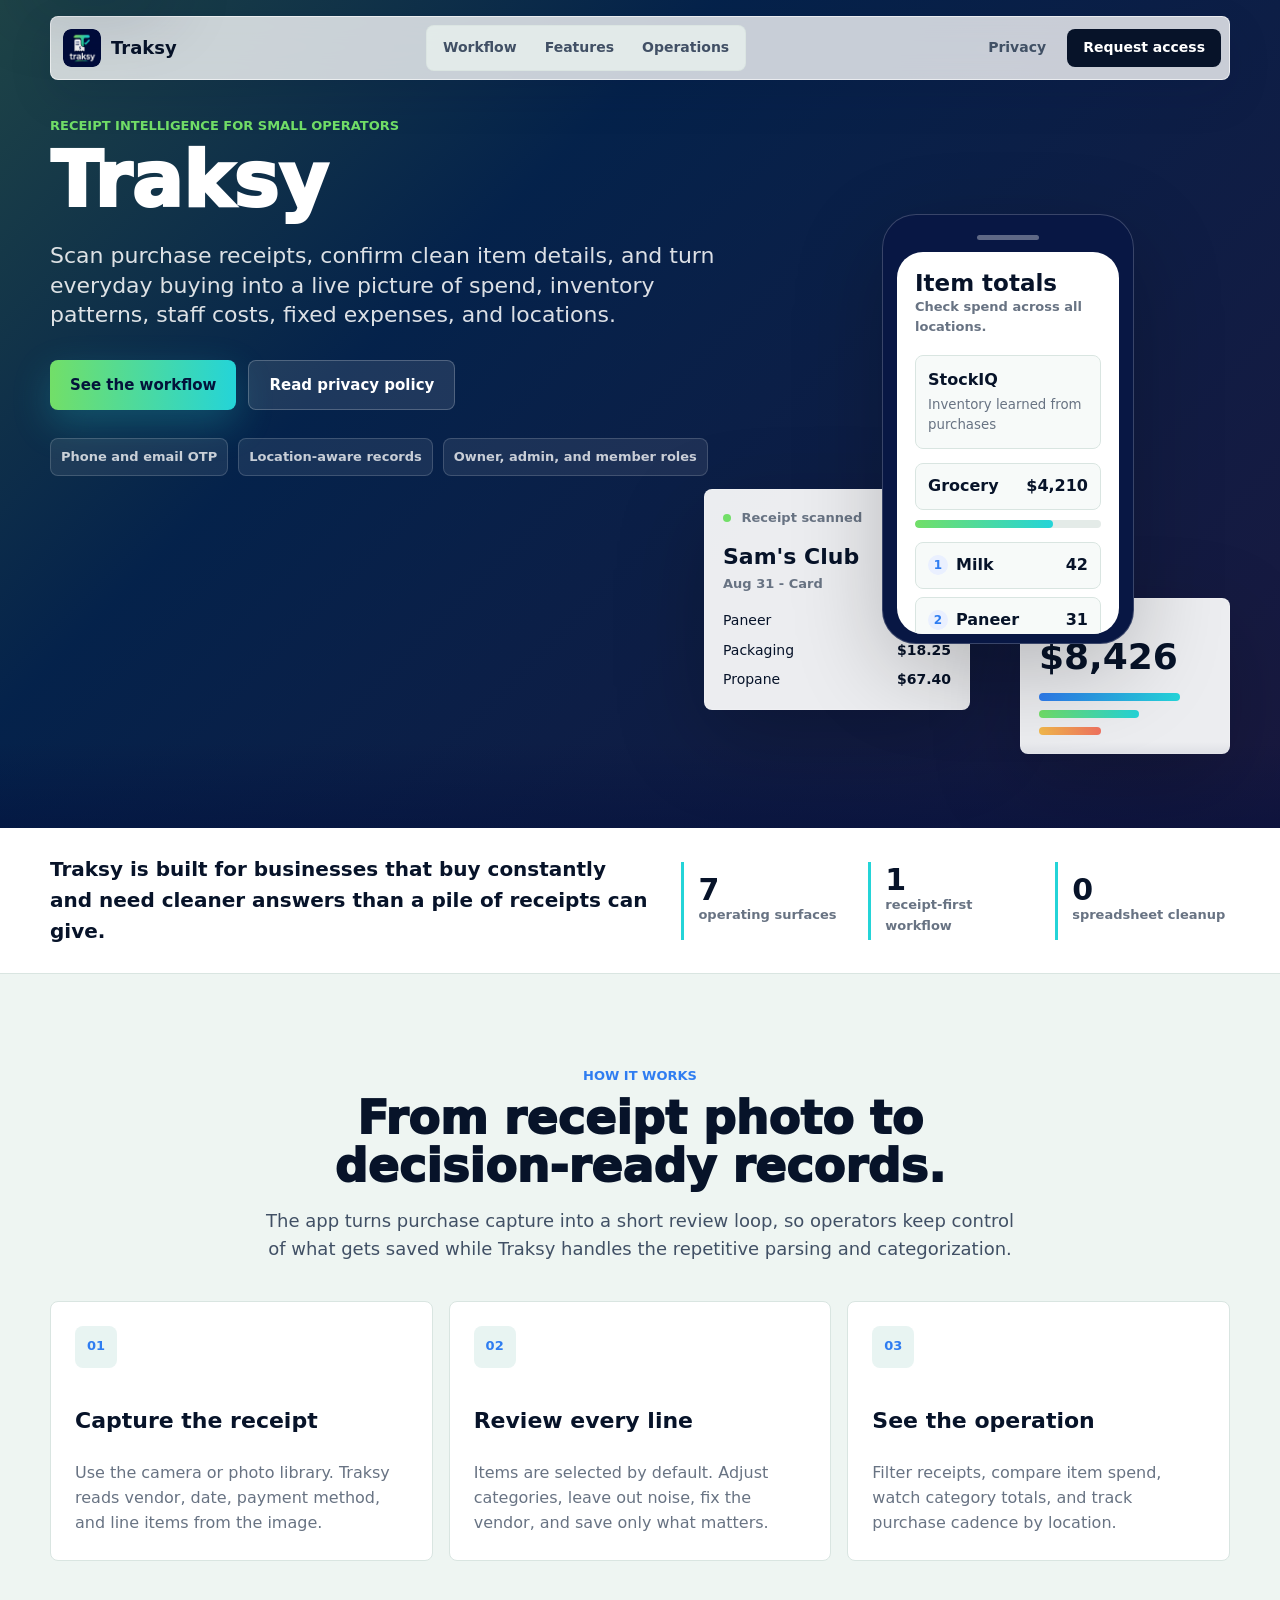
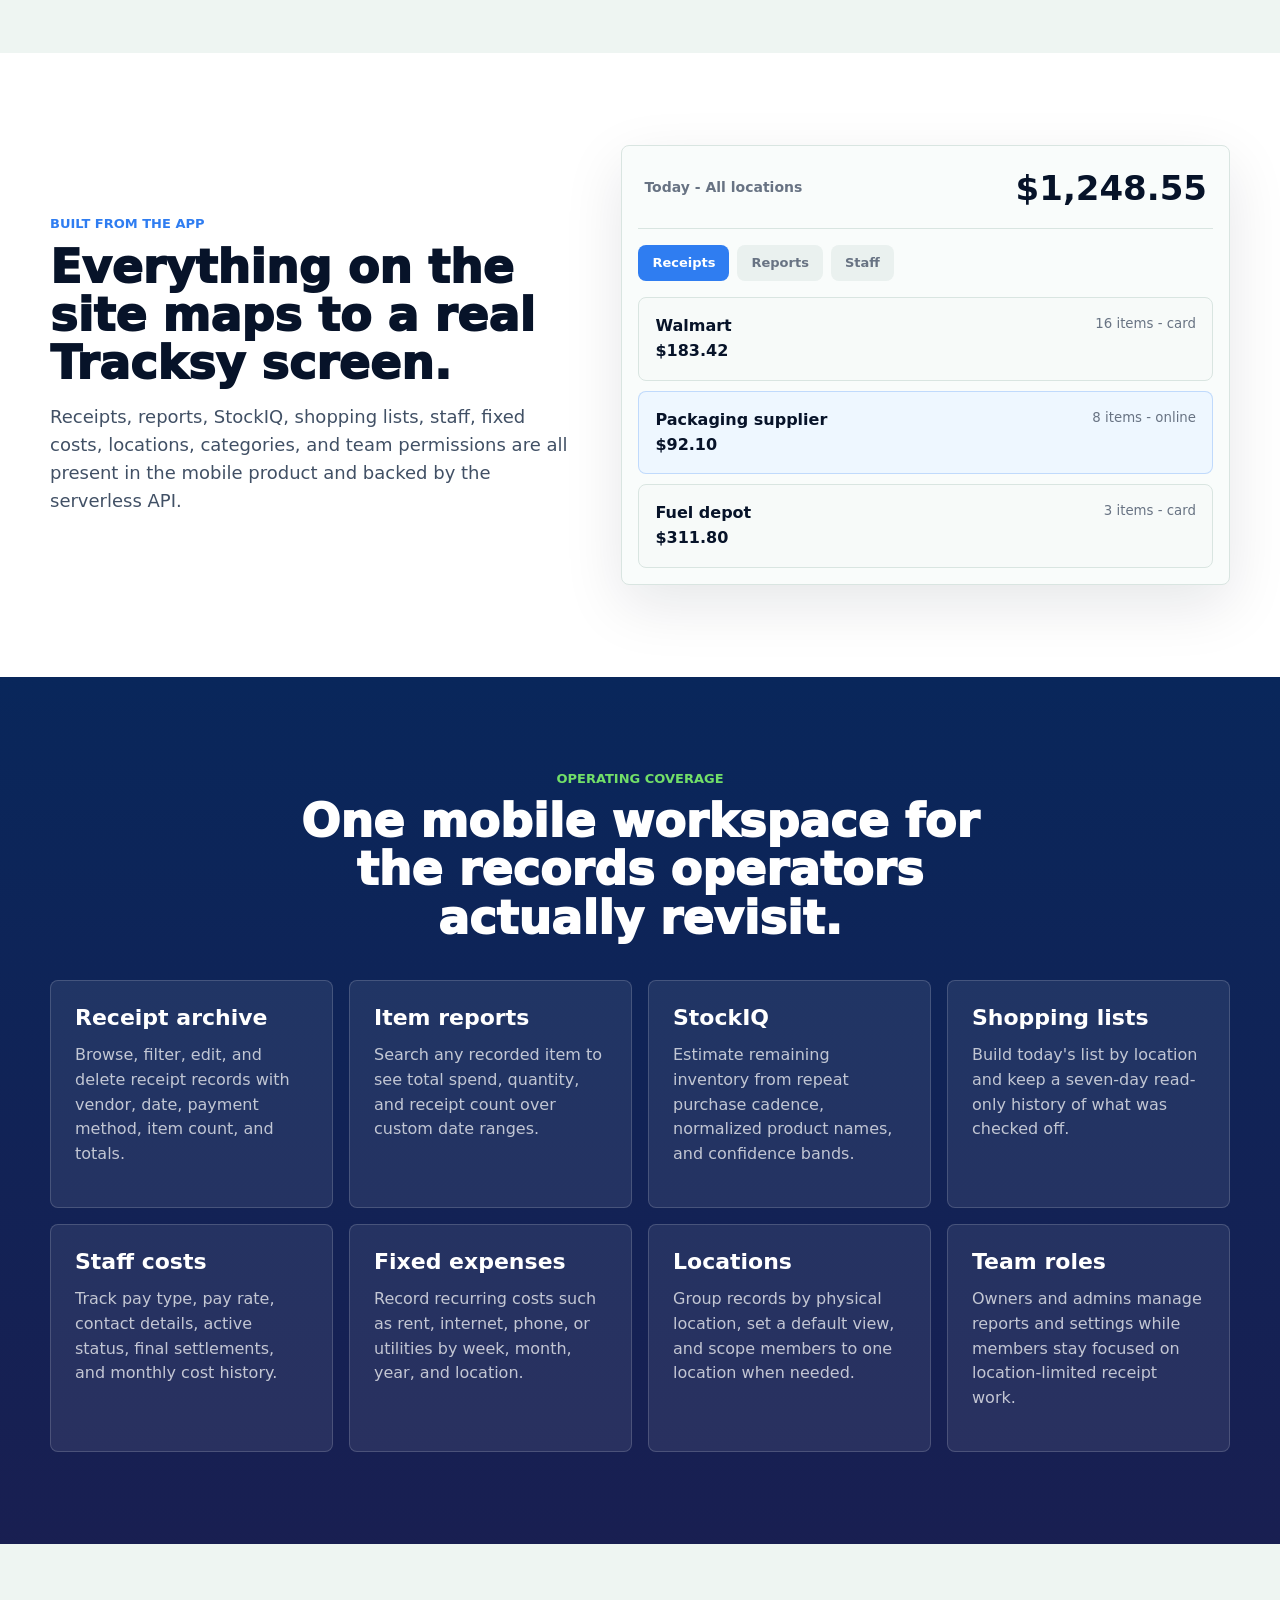
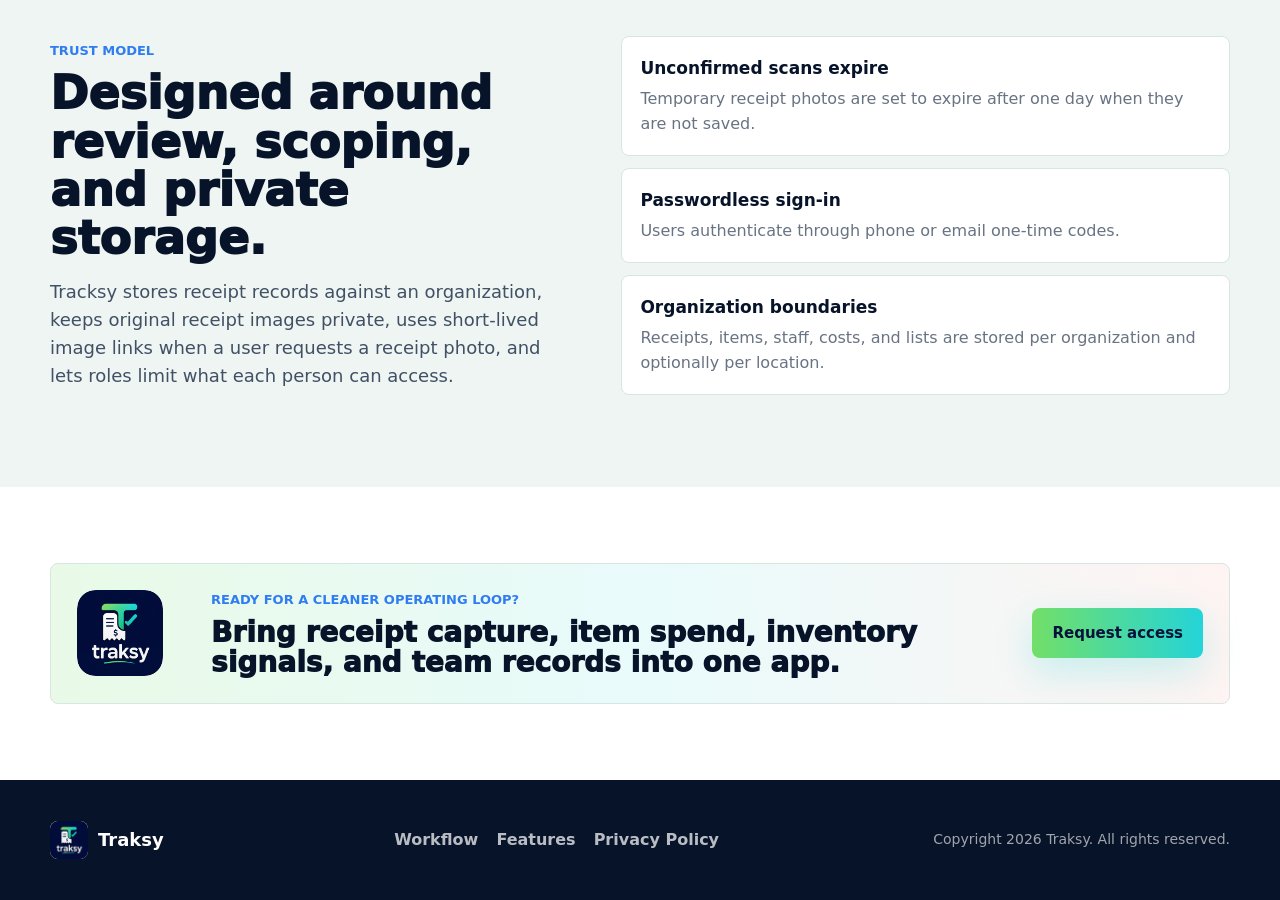
==== index.html @ 0c30a8f1 "Initial Tracksy website" ====
<!doctype html>
<html lang="en">
  <head>
    <meta charset="utf-8" />
    <meta name="viewport" content="width=device-width, initial-scale=1" />
    <title>Traksy | Receipt intelligence for small operators</title>
    <meta
      name="description"
      content="Traksy turns purchase receipts into item-level spend, inventory, staff, fixed-cost, and location insight for small business operators."
    />
    <meta property="og:title" content="Traksy | Receipt intelligence for small operators" />
    <meta
      property="og:description"
      content="Scan receipts, review item details, and understand store operations from one focused mobile workflow."
    />
    <meta property="og:image" content="assets/traksy-icon.png" />
    <meta name="theme-color" content="#010e3b" />
    <link rel="icon" href="assets/favicon.png" />
    <link rel="apple-touch-icon" href="assets/traksy-icon.png" />
    <link rel="manifest" href="site.webmanifest" />
    <link rel="stylesheet" href="styles.css" />
  </head>
  <body>
    <a class="skip-link" href="#main">Skip to content</a>

    <header class="site-header" data-header>
      <nav class="nav-shell" aria-label="Main navigation">
        <a class="brand" href="./" aria-label="Traksy home">
          <img src="assets/traksy-icon.png" alt="" />
          <span>Traksy</span>
        </a>

        <button class="nav-toggle" type="button" aria-label="Open menu" aria-expanded="false" data-menu-toggle>
          <span></span>
          <span></span>
          <span></span>
        </button>

        <div class="nav-menu" data-menu>
          <div class="nav-center">
            <a href="#workflow">Workflow</a>
            <a href="#features">Features</a>
            <a href="#operations">Operations</a>
          </div>
          <div class="nav-actions">
            <a class="nav-plain" href="privacy/">Privacy</a>
            <a class="nav-cta" href="#access">Request access</a>
          </div>
        </div>
      </nav>
    </header>

    <main id="main">
      <section class="hero" aria-labelledby="hero-title">
        <div class="container hero-content">
          <p class="eyebrow">Receipt intelligence for small operators</p>
          <h1 id="hero-title">Traksy</h1>
          <p class="hero-copy">
            Scan purchase receipts, confirm clean item details, and turn everyday buying into a live picture of spend,
            inventory patterns, staff costs, fixed expenses, and locations.
          </p>
          <div class="hero-actions" aria-label="Primary links">
            <a class="button button-primary" href="#workflow">See the workflow</a>
            <a class="button button-secondary" href="privacy/">Read privacy policy</a>
          </div>
          <div class="hero-proof" aria-label="Product highlights">
            <span>Phone and email OTP</span>
            <span>Location-aware records</span>
            <span>Owner, admin, and member roles</span>
          </div>
        </div>

        <div class="hero-stage" aria-hidden="true">
          <div class="scan-card visual-card">
            <div class="scan-topline">
              <span class="status-dot"></span>
              Receipt scanned
            </div>
            <div class="receipt-name">Sam's Club</div>
            <div class="receipt-date">Aug 31 - Card</div>
            <div class="line-items">
              <span>Paneer</span><strong>$42.90</strong>
              <span>Packaging</span><strong>$18.25</strong>
              <span>Propane</span><strong>$67.40</strong>
            </div>
          </div>

          <div class="ops-card visual-card">
            <div class="ops-kicker">This month</div>
            <div class="ops-total">$8,426</div>
            <div class="bars">
              <span style="--bar: 82%"></span>
              <span style="--bar: 58%"></span>
              <span style="--bar: 36%"></span>
            </div>
          </div>

          <div class="phone-mockup">
            <div class="phone-speaker"></div>
            <div class="phone-screen">
              <div class="app-title">Item totals</div>
              <div class="mini-copy">Check spend across all locations.</div>
              <div class="stockiq-row">
                <span>StockIQ</span>
                <small>Inventory learned from purchases</small>
              </div>
              <div class="category-row">
                <span>Grocery</span>
                <b>$4,210</b>
              </div>
              <div class="category-meter"><span></span></div>
              <div class="rank-row"><i>1</i><span>Milk</span><b>42</b></div>
              <div class="rank-row optional-rank"><i>2</i><span>Paneer</span><b>31</b></div>
              <div class="rank-row optional-rank"><i>3</i><span>Cups</span><b>24</b></div>
            </div>
          </div>
        </div>
      </section>

      <section class="intro-band" aria-label="Tracksy summary">
        <div class="container intro-grid">
          <p>
            Traksy is built for businesses that buy constantly and need cleaner answers than a pile of receipts can give.
          </p>
          <div class="intro-stats" aria-label="Tracked areas">
            <span><strong>7</strong> operating surfaces</span>
            <span><strong>1</strong> receipt-first workflow</span>
            <span><strong>0</strong> spreadsheet cleanup</span>
          </div>
        </div>
      </section>

      <section class="section section-light" id="workflow">
        <div class="container section-heading">
          <p class="eyebrow">How it works</p>
          <h2>From receipt photo to decision-ready records.</h2>
          <p>
            The app turns purchase capture into a short review loop, so operators keep control of what gets saved while
            Traksy handles the repetitive parsing and categorization.
          </p>
        </div>

        <div class="container workflow-grid">
          <article class="feature-card">
            <span class="card-index">01</span>
            <h3>Capture the receipt</h3>
            <p>Use the camera or photo library. Traksy reads vendor, date, payment method, and line items from the image.</p>
          </article>
          <article class="feature-card">
            <span class="card-index">02</span>
            <h3>Review every line</h3>
            <p>Items are selected by default. Adjust categories, leave out noise, fix the vendor, and save only what matters.</p>
          </article>
          <article class="feature-card">
            <span class="card-index">03</span>
            <h3>See the operation</h3>
            <p>Filter receipts, compare item spend, watch category totals, and track purchase cadence by location.</p>
          </article>
        </div>
      </section>

      <section class="section section-white" id="features">
        <div class="container split-feature">
          <div class="section-heading align-left">
            <p class="eyebrow">Built from the app</p>
            <h2>Everything on the site maps to a real Tracksy screen.</h2>
            <p>
              Receipts, reports, StockIQ, shopping lists, staff, fixed costs, locations, categories, and team permissions
              are all present in the mobile product and backed by the serverless API.
            </p>
          </div>

          <div class="product-board" aria-label="Tracksy product snapshot">
            <div class="board-header">
              <span>Today - All locations</span>
              <strong>$1,248.55</strong>
            </div>
            <div class="board-tabs" aria-hidden="true">
              <span class="active">Receipts</span>
              <span>Reports</span>
              <span>Staff</span>
            </div>
            <div class="board-row">
              <span>Walmart</span>
              <small>16 items - card</small>
              <strong>$183.42</strong>
            </div>
            <div class="board-row accent">
              <span>Packaging supplier</span>
              <small>8 items - online</small>
              <strong>$92.10</strong>
            </div>
            <div class="board-row">
              <span>Fuel depot</span>
              <small>3 items - card</small>
              <strong>$311.80</strong>
            </div>
          </div>
        </div>
      </section>

      <section class="section section-ink" id="operations">
        <div class="container section-heading">
          <p class="eyebrow">Operating coverage</p>
          <h2>One mobile workspace for the records operators actually revisit.</h2>
        </div>

        <div class="container capability-grid">
          <article>
            <h3>Receipt archive</h3>
            <p>Browse, filter, edit, and delete receipt records with vendor, date, payment method, item count, and totals.</p>
          </article>
          <article>
            <h3>Item reports</h3>
            <p>Search any recorded item to see total spend, quantity, and receipt count over custom date ranges.</p>
          </article>
          <article>
            <h3>StockIQ</h3>
            <p>Estimate remaining inventory from repeat purchase cadence, normalized product names, and confidence bands.</p>
          </article>
          <article>
            <h3>Shopping lists</h3>
            <p>Build today's list by location and keep a seven-day read-only history of what was checked off.</p>
          </article>
          <article>
            <h3>Staff costs</h3>
            <p>Track pay type, pay rate, contact details, active status, final settlements, and monthly cost history.</p>
          </article>
          <article>
            <h3>Fixed expenses</h3>
            <p>Record recurring costs such as rent, internet, phone, or utilities by week, month, year, and location.</p>
          </article>
          <article>
            <h3>Locations</h3>
            <p>Group records by physical location, set a default view, and scope members to one location when needed.</p>
          </article>
          <article>
            <h3>Team roles</h3>
            <p>Owners and admins manage reports and settings while members stay focused on location-limited receipt work.</p>
          </article>
        </div>
      </section>

      <section class="section section-light" id="privacy">
        <div class="container privacy-preview">
          <div class="section-heading align-left">
            <p class="eyebrow">Trust model</p>
            <h2>Designed around review, scoping, and private storage.</h2>
            <p>
              Tracksy stores receipt records against an organization, keeps original receipt images private, uses short-lived
              image links when a user requests a receipt photo, and lets roles limit what each person can access.
            </p>
          </div>

          <div class="privacy-list" aria-label="Privacy highlights">
            <div>
              <strong>Unconfirmed scans expire</strong>
              <span>Temporary receipt photos are set to expire after one day when they are not saved.</span>
            </div>
            <div>
              <strong>Passwordless sign-in</strong>
              <span>Users authenticate through phone or email one-time codes.</span>
            </div>
            <div>
              <strong>Organization boundaries</strong>
              <span>Receipts, items, staff, costs, and lists are stored per organization and optionally per location.</span>
            </div>
          </div>
        </div>
      </section>

      <section class="section section-white final-section" id="access">
        <div class="container access-panel">
          <img src="assets/traksy-icon.png" alt="Traksy logo" />
          <div>
            <p class="eyebrow">Ready for a cleaner operating loop?</p>
            <h2>Bring receipt capture, item spend, inventory signals, and team records into one app.</h2>
          </div>
          <a class="button button-primary" href="mailto:hello@tracksy.app?subject=Traksy%20access">Request access</a>
        </div>
      </section>
    </main>

    <footer class="site-footer">
      <div class="container footer-grid">
        <a class="brand footer-brand" href="./" aria-label="Traksy home">
          <img src="assets/traksy-icon.png" alt="" />
          <span>Traksy</span>
        </a>
        <div class="footer-links">
          <a href="#workflow">Workflow</a>
          <a href="#features">Features</a>
          <a href="privacy/">Privacy Policy</a>
        </div>
        <p>Copyright <span data-year>2026</span> Traksy. All rights reserved.</p>
      </div>
    </footer>

    <script src="script.js"></script>
  </body>
</html>
---- styles.css ----
:root {
  color-scheme: light;
  --ink: #071329;
  --ink-soft: #415065;
  --muted: #687383;
  --midnight: #010e3b;
  --navy: #061850;
  --blue: #2f7df1;
  --cyan: #24d4d8;
  --mint: #72df68;
  --coral: #ef715f;
  --amber: #f2b84b;
  --paper: #fbfcfd;
  --wash: #eef5f2;
  --white: #ffffff;
  --line: #d9e5e1;
  --shadow: 0 22px 70px rgba(1, 14, 59, 0.18);
  --max: 1180px;
}

* {
  box-sizing: border-box;
}

html {
  scroll-behavior: smooth;
}

body {
  margin: 0;
  font-family:
    Inter, ui-sans-serif, system-ui, -apple-system, BlinkMacSystemFont, "Segoe UI", sans-serif;
  color: var(--ink);
  background: var(--paper);
  line-height: 1.55;
  letter-spacing: 0;
}

img {
  display: block;
  max-width: 100%;
}

a {
  color: inherit;
  text-decoration: none;
}

p,
h1,
h2,
h3 {
  margin: 0;
}

ul {
  margin: 12px 0 0;
  padding-left: 22px;
}

li + li {
  margin-top: 8px;
}

.container {
  width: min(100% - 40px, var(--max));
  margin: 0 auto;
}

.skip-link {
  position: fixed;
  left: 16px;
  top: 10px;
  z-index: 30;
  transform: translateY(-140%);
  background: var(--white);
  color: var(--ink);
  border: 1px solid var(--line);
  border-radius: 8px;
  padding: 10px 14px;
  box-shadow: var(--shadow);
}

.skip-link:focus {
  transform: translateY(0);
}

.site-header {
  position: fixed;
  inset: 16px 0 auto;
  z-index: 20;
  transition:
    transform 180ms ease,
    background 180ms ease;
}

.nav-shell {
  width: min(100% - 32px, var(--max));
  min-height: 60px;
  margin: 0 auto;
  padding: 8px 8px 8px 12px;
  display: grid;
  grid-template-columns: auto 1fr;
  align-items: center;
  gap: 16px;
  background: rgba(255, 255, 255, 0.78);
  border: 1px solid rgba(255, 255, 255, 0.62);
  border-radius: 8px;
  box-shadow: 0 16px 44px rgba(1, 14, 59, 0.12);
  backdrop-filter: blur(18px);
}

.brand {
  display: inline-flex;
  align-items: center;
  gap: 10px;
  min-width: 130px;
  font-weight: 800;
  color: var(--ink);
}

.brand img {
  width: 38px;
  height: 38px;
  border-radius: 8px;
}

.brand span {
  font-size: 18px;
}

.nav-menu {
  display: grid;
  grid-template-columns: 1fr auto;
  align-items: center;
  gap: 12px;
  min-width: 0;
}

.nav-center,
.nav-actions {
  display: flex;
  align-items: center;
}

.nav-center {
  justify-self: center;
  gap: 2px;
  border: 1px solid rgba(217, 229, 225, 0.82);
  border-radius: 8px;
  padding: 3px;
  background: rgba(238, 245, 242, 0.72);
}

.nav-actions {
  justify-self: end;
  gap: 8px;
}

.nav-center a,
.nav-actions a {
  min-height: 38px;
  display: inline-flex;
  align-items: center;
  justify-content: center;
  border-radius: 8px;
  padding: 0 13px;
  color: var(--ink-soft);
  font-size: 14px;
  font-weight: 800;
}

.nav-center a:hover,
.nav-center a:focus-visible,
.nav-center a[aria-current="page"],
.nav-actions a:hover,
.nav-actions a:focus-visible,
.nav-actions a[aria-current="page"] {
  background: var(--white);
  color: var(--ink);
}

.nav-actions .nav-plain {
  background: transparent;
}

.nav-actions .nav-cta {
  background: var(--ink);
  color: var(--white);
  padding-inline: 16px;
}

.nav-actions .nav-cta:hover,
.nav-actions .nav-cta:focus-visible {
  background: var(--blue);
  color: var(--white);
}

.nav-toggle {
  display: none;
  width: 44px;
  height: 44px;
  border: 0;
  border-radius: 8px;
  background: var(--wash);
  padding: 10px;
}

.nav-toggle span {
  display: block;
  width: 100%;
  height: 2px;
  background: var(--ink);
  border-radius: 999px;
}

.nav-toggle span + span {
  margin-top: 6px;
}

.hero {
  position: relative;
  min-height: calc(100svh - 72px);
  overflow: hidden;
  padding: 116px 0 56px;
  background:
    linear-gradient(135deg, rgba(114, 223, 104, 0.26), rgba(36, 212, 216, 0.1) 34%, rgba(239, 113, 95, 0.1) 100%),
    var(--midnight);
  color: var(--white);
}

.hero::after {
  content: "";
  position: absolute;
  inset: auto 0 0;
  height: 86px;
  background: linear-gradient(to bottom, transparent, rgba(1, 14, 59, 0.44));
  pointer-events: none;
}

.hero-stage {
  position: absolute;
  inset: 0;
  z-index: 0;
  pointer-events: none;
}

.visual-card,
.phone-mockup {
  position: absolute;
  border: 1px solid rgba(255, 255, 255, 0.2);
  background: rgba(255, 255, 255, 0.92);
  color: var(--ink);
  box-shadow: 0 28px 90px rgba(0, 0, 0, 0.22);
}

.visual-card {
  border-radius: 8px;
}

.scan-card {
  right: max(260px, calc((100vw - var(--max)) / 2 + 260px));
  bottom: 118px;
  width: 266px;
  padding: 18px;
}

.scan-topline,
.ops-kicker,
.mini-copy,
.receipt-date {
  color: var(--muted);
  font-size: 13px;
  font-weight: 700;
}

.status-dot {
  display: inline-block;
  width: 8px;
  height: 8px;
  margin-right: 6px;
  border-radius: 50%;
  background: var(--mint);
}

.receipt-name {
  margin-top: 12px;
  font-size: 22px;
  font-weight: 800;
}

.line-items {
  display: grid;
  grid-template-columns: 1fr auto;
  gap: 8px 16px;
  margin-top: 16px;
  font-size: 14px;
}

.line-items strong {
  font-weight: 800;
}

.ops-card {
  right: max(26px, calc((100vw - var(--max)) / 2));
  bottom: 74px;
  width: 210px;
  padding: 18px;
}

.ops-total {
  margin-top: 2px;
  font-size: 36px;
  line-height: 1;
  font-weight: 900;
}

.bars {
  display: grid;
  gap: 9px;
  margin-top: 18px;
}

.bars span {
  height: 8px;
  width: var(--bar);
  border-radius: 999px;
  background: linear-gradient(90deg, var(--blue), var(--cyan));
}

.bars span:nth-child(2) {
  background: linear-gradient(90deg, var(--mint), var(--cyan));
}

.bars span:nth-child(3) {
  background: linear-gradient(90deg, var(--amber), var(--coral));
}

.phone-mockup {
  right: max(112px, calc((100vw - var(--max)) / 2 + 96px));
  top: 214px;
  width: 252px;
  height: 430px;
  border-radius: 34px;
  padding: 14px;
  background: #081744;
}

.phone-speaker {
  width: 62px;
  height: 5px;
  margin: 6px auto 12px;
  border-radius: 999px;
  background: rgba(255, 255, 255, 0.35);
}

.phone-screen {
  height: 382px;
  border-radius: 26px;
  padding: 18px;
  background: #ffffff;
  color: var(--ink);
  overflow: hidden;
}

.app-title {
  font-size: 23px;
  line-height: 1.16;
  font-weight: 900;
}

.stockiq-row,
.category-row,
.rank-row,
.board-row,
.privacy-list div {
  border: 1px solid var(--line);
  border-radius: 8px;
  background: #f7faf9;
}

.stockiq-row {
  display: grid;
  gap: 2px;
  margin: 18px 0 14px;
  padding: 12px;
}

.stockiq-row span,
.category-row span,
.rank-row span {
  font-weight: 800;
}

.stockiq-row small {
  color: var(--muted);
}

.category-row,
.rank-row {
  display: flex;
  align-items: center;
  justify-content: space-between;
  padding: 10px 12px;
}

.category-meter {
  height: 8px;
  margin: 10px 0 14px;
  overflow: hidden;
  border-radius: 999px;
  background: #e4ebe8;
}

.category-meter span {
  display: block;
  width: 74%;
  height: 100%;
  border-radius: inherit;
  background: linear-gradient(90deg, var(--mint), var(--cyan));
}

.rank-row {
  min-height: 40px;
  margin-top: 8px;
  gap: 8px;
}

.rank-row i {
  width: 20px;
  height: 20px;
  display: inline-flex;
  align-items: center;
  justify-content: center;
  border-radius: 50%;
  background: #eaf0ff;
  color: var(--blue);
  font-size: 12px;
  font-style: normal;
  font-weight: 900;
}

.rank-row b {
  margin-left: auto;
}

.hero-content {
  position: relative;
  z-index: 1;
  max-width: 760px;
  margin-left: max(20px, calc((100vw - var(--max)) / 2));
}

.eyebrow {
  color: var(--blue);
  font-size: 13px;
  font-weight: 900;
  text-transform: uppercase;
}

.hero .eyebrow,
.section-ink .eyebrow {
  color: var(--mint);
}

.hero h1 {
  margin-top: 8px;
  font-size: 76px;
  line-height: 0.98;
  font-weight: 950;
}

.hero-copy {
  max-width: 668px;
  margin-top: 22px;
  color: rgba(255, 255, 255, 0.86);
  font-size: 22px;
  line-height: 1.36;
}

.hero-actions {
  display: flex;
  flex-wrap: wrap;
  gap: 12px;
  margin-top: 30px;
}

.button {
  min-height: 50px;
  display: inline-flex;
  align-items: center;
  justify-content: center;
  border-radius: 8px;
  padding: 0 20px;
  font-size: 15px;
  font-weight: 900;
}

.button-primary {
  background: linear-gradient(90deg, var(--mint), var(--cyan));
  color: #03133a;
  box-shadow: 0 14px 38px rgba(36, 212, 216, 0.24);
}

.button-secondary {
  border: 1px solid rgba(255, 255, 255, 0.22);
  color: var(--white);
  background: rgba(255, 255, 255, 0.1);
}

.button:hover,
.button:focus-visible {
  transform: translateY(-1px);
}

.hero-proof {
  display: flex;
  flex-wrap: wrap;
  gap: 10px;
  margin-top: 28px;
  color: rgba(255, 255, 255, 0.76);
  font-size: 13px;
  font-weight: 800;
}

.hero-proof span {
  border: 1px solid rgba(255, 255, 255, 0.16);
  border-radius: 8px;
  padding: 8px 10px;
  background: rgba(255, 255, 255, 0.08);
}

.intro-band {
  background: var(--white);
  border-bottom: 1px solid var(--line);
}

.intro-grid {
  display: grid;
  grid-template-columns: 1.1fr 1fr;
  gap: 28px;
  padding: 26px 0;
  align-items: center;
}

.intro-grid p {
  font-size: 20px;
  font-weight: 800;
}

.intro-stats {
  display: grid;
  grid-template-columns: repeat(3, 1fr);
  gap: 12px;
}

.intro-stats span {
  min-height: 78px;
  display: grid;
  align-content: center;
  border-left: 3px solid var(--cyan);
  padding-left: 14px;
  color: var(--muted);
  font-size: 13px;
  font-weight: 800;
}

.intro-stats strong {
  display: block;
  color: var(--ink);
  font-size: 30px;
  line-height: 1;
}

.section {
  padding: 92px 0;
}

.section-light {
  background: var(--wash);
}

.section-white {
  background: var(--white);
}

.section-ink {
  color: var(--white);
  background:
    linear-gradient(180deg, rgba(36, 212, 216, 0.08), rgba(239, 113, 95, 0.08)),
    var(--navy);
}

.section-heading {
  max-width: 760px;
  text-align: center;
}

.section-heading.align-left {
  margin-left: 0;
  text-align: left;
}

.section-heading h2,
.access-panel h2,
.legal-hero h1 {
  margin-top: 8px;
  font-size: 46px;
  line-height: 1.05;
  font-weight: 950;
}

.section-heading p:not(.eyebrow),
.legal-hero p,
.legal-copy p {
  margin-top: 16px;
  color: var(--ink-soft);
  font-size: 18px;
}

.section-ink .section-heading p:not(.eyebrow),
.section-ink article p {
  color: rgba(255, 255, 255, 0.72);
}

.workflow-grid,
.capability-grid {
  display: grid;
  gap: 16px;
  margin-top: 38px;
}

.workflow-grid {
  grid-template-columns: repeat(3, 1fr);
}

.feature-card,
.capability-grid article {
  border: 1px solid var(--line);
  border-radius: 8px;
  background: var(--white);
  padding: 24px;
}

.feature-card {
  min-height: 260px;
  display: grid;
  align-content: space-between;
}

.card-index {
  width: 42px;
  height: 42px;
  display: inline-flex;
  align-items: center;
  justify-content: center;
  border-radius: 8px;
  background: #e8f4f2;
  color: var(--blue);
  font-size: 13px;
  font-weight: 900;
}

.feature-card h3,
.capability-grid h3 {
  margin-top: 26px;
  font-size: 22px;
  line-height: 1.18;
}

.feature-card p,
.capability-grid p {
  margin-top: 12px;
  color: var(--muted);
}

.split-feature,
.privacy-preview,
.access-panel,
.legal-hero-grid {
  display: grid;
  gap: 48px;
  align-items: center;
}

.split-feature,
.privacy-preview,
.legal-hero-grid {
  grid-template-columns: 0.86fr 1fr;
}

.product-board {
  border: 1px solid var(--line);
  border-radius: 8px;
  background: #f9fcfb;
  box-shadow: 0 20px 60px rgba(7, 19, 41, 0.1);
  padding: 16px;
}

.board-header {
  display: flex;
  align-items: center;
  justify-content: space-between;
  min-height: 64px;
  padding: 0 6px 14px;
  border-bottom: 1px solid var(--line);
}

.board-header span {
  color: var(--muted);
  font-size: 14px;
  font-weight: 800;
}

.board-header strong {
  font-size: 34px;
}

.board-tabs {
  display: flex;
  gap: 8px;
  margin: 16px 0;
}

.board-tabs span {
  min-height: 36px;
  display: inline-flex;
  align-items: center;
  border-radius: 8px;
  padding: 0 14px;
  background: #eaf1ef;
  color: var(--muted);
  font-size: 13px;
  font-weight: 900;
}

.board-tabs .active {
  background: var(--blue);
  color: var(--white);
}

.board-row {
  display: grid;
  grid-template-columns: 1fr auto;
  gap: 0 16px;
  margin-top: 10px;
  padding: 16px;
}

.board-row span {
  font-weight: 900;
}

.board-row small {
  color: var(--muted);
}

.board-row strong {
  grid-row: span 2;
  align-self: center;
  color: var(--ink);
}

.board-row.accent {
  border-color: rgba(47, 125, 241, 0.24);
  background: #eef7ff;
}

.capability-grid {
  grid-template-columns: repeat(4, 1fr);
}

.capability-grid article {
  min-height: 228px;
  color: var(--white);
  border-color: rgba(255, 255, 255, 0.16);
  background: rgba(255, 255, 255, 0.08);
}

.capability-grid h3 {
  margin-top: 0;
}

.privacy-list {
  display: grid;
  gap: 12px;
}

.privacy-list div {
  display: grid;
  gap: 6px;
  padding: 18px;
  background: var(--white);
}

.privacy-list strong {
  font-size: 17px;
}

.privacy-list span {
  color: var(--muted);
}

.final-section {
  padding: 76px 0;
}

.access-panel {
  grid-template-columns: auto 1fr auto;
  border: 1px solid var(--line);
  border-radius: 8px;
  padding: 26px;
  background:
    linear-gradient(90deg, rgba(114, 223, 104, 0.16), rgba(36, 212, 216, 0.1), rgba(239, 113, 95, 0.08)),
    var(--white);
}

.access-panel img {
  width: 86px;
  height: 86px;
  border-radius: 18px;
}

.access-panel h2 {
  max-width: 720px;
  font-size: 28px;
}

.access-panel .button {
  white-space: nowrap;
}

.site-footer {
  background: #071329;
  color: var(--white);
}

.footer-grid {
  min-height: 120px;
  display: grid;
  grid-template-columns: auto 1fr auto;
  gap: 26px;
  align-items: center;
}

.footer-brand {
  color: var(--white);
}

.footer-links {
  display: flex;
  justify-content: center;
  gap: 18px;
  color: rgba(255, 255, 255, 0.72);
  font-weight: 800;
}

.footer-links a:hover,
.footer-links a:focus-visible {
  color: var(--white);
}

.site-footer p {
  color: rgba(255, 255, 255, 0.62);
  font-size: 14px;
}

.legal-page {
  background: var(--white);
}

.legal-hero {
  padding: 136px 0 70px;
  color: var(--white);
  background:
    linear-gradient(135deg, rgba(114, 223, 104, 0.22), rgba(36, 212, 216, 0.08), rgba(239, 113, 95, 0.12)),
    var(--midnight);
}

.legal-hero h1 {
  max-width: 760px;
  color: var(--white);
}

.legal-hero p {
  max-width: 780px;
  color: rgba(255, 255, 255, 0.78);
}

.legal-summary {
  border: 1px solid rgba(255, 255, 255, 0.18);
  border-radius: 8px;
  padding: 24px;
  background: rgba(255, 255, 255, 0.1);
}

.legal-summary span {
  color: rgba(255, 255, 255, 0.72);
  font-size: 13px;
  font-weight: 900;
  text-transform: uppercase;
}

.legal-summary strong {
  display: block;
  margin-top: 8px;
  font-size: 24px;
}

.legal-summary a {
  color: var(--mint);
  font-weight: 900;
}

.legal-body {
  padding: 64px 0 96px;
}

.legal-layout {
  display: grid;
  grid-template-columns: 240px minmax(0, 760px);
  gap: 70px;
  align-items: start;
}

.legal-nav {
  position: sticky;
  top: 100px;
  display: grid;
  gap: 6px;
}

.legal-nav a {
  border-radius: 8px;
  padding: 9px 12px;
  color: var(--muted);
  font-size: 14px;
  font-weight: 800;
}

.legal-nav a:hover,
.legal-nav a:focus-visible {
  background: var(--wash);
  color: var(--ink);
}

.legal-copy {
  display: grid;
  gap: 42px;
}

.legal-copy section {
  scroll-margin-top: 120px;
}

.legal-copy h2 {
  font-size: 26px;
  line-height: 1.2;
}

.legal-copy p,
.legal-copy li {
  color: var(--ink-soft);
  font-size: 17px;
}

.legal-copy a {
  color: var(--blue);
  font-weight: 900;
}

@media (max-width: 1080px) {
  .phone-mockup {
    right: 40px;
    top: 246px;
  }

  .scan-card {
    right: 274px;
  }

  .ops-card {
    right: 22px;
  }

  .capability-grid {
    grid-template-columns: repeat(2, 1fr);
  }
}

@media (max-width: 860px) {
  .site-header {
    inset: 10px 0 auto;
  }

  .nav-shell {
    width: min(100% - 20px, var(--max));
    grid-template-columns: auto auto;
    justify-content: space-between;
    position: relative;
  }

  .nav-toggle {
    display: grid;
    align-content: center;
  }

  .nav-menu {
    position: absolute;
    inset: calc(100% + 8px) 0 auto;
    display: none;
    grid-template-columns: 1fr;
    align-items: stretch;
    gap: 8px;
    border: 1px solid var(--line);
    border-radius: 8px;
    padding: 8px;
    background: rgba(255, 255, 255, 0.96);
    box-shadow: var(--shadow);
  }

  .nav-center,
  .nav-actions {
    display: grid;
    justify-self: stretch;
    gap: 4px;
    border: 0;
    padding: 0;
    background: transparent;
  }

  .nav-center a,
  .nav-actions a {
    justify-content: flex-start;
  }

  body.menu-open .nav-menu {
    display: grid;
  }

  .hero {
    min-height: calc(100svh - 58px);
    padding: 94px 0 42px;
  }

  .hero-content {
    width: min(100% - 36px, var(--max));
    margin: 0 auto;
  }

  .hero h1 {
    font-size: 54px;
  }

  .hero-copy {
    max-width: 560px;
    font-size: 18px;
  }

  .phone-mockup {
    display: none;
  }

  .scan-card {
    display: none;
  }

  .ops-card {
    display: none;
  }

  .intro-grid,
  .split-feature,
  .privacy-preview,
  .access-panel,
  .legal-hero-grid,
  .legal-layout,
  .footer-grid {
    grid-template-columns: 1fr;
  }

  .intro-stats {
    grid-template-columns: 1fr;
  }

  .section {
    padding: 70px 0;
  }

  .section-heading,
  .section-heading.align-left {
    text-align: left;
  }

  .section-heading h2,
  .legal-hero h1 {
    font-size: 34px;
  }

  .workflow-grid {
    grid-template-columns: 1fr;
  }

  .feature-card {
    min-height: 210px;
  }

  .access-panel {
    gap: 22px;
    align-items: start;
  }

  .access-panel .button {
    width: 100%;
  }

  .legal-nav {
    position: static;
    grid-template-columns: repeat(2, minmax(0, 1fr));
  }

  .footer-grid,
  .footer-links {
    justify-items: start;
    justify-content: start;
  }
}

@media (max-width: 560px) {
  .container {
    width: min(100% - 28px, var(--max));
  }

  .brand {
    min-width: auto;
  }

  .hero {
    padding-top: 88px;
  }

  .hero h1 {
    font-size: 48px;
  }

  .hero-copy {
    font-size: 17px;
  }

  .button {
    width: 100%;
  }

  .hero-proof {
    display: none;
  }

  .section-heading p:not(.eyebrow),
  .legal-hero p,
  .legal-copy p,
  .legal-copy li {
    font-size: 16px;
  }

  .section-heading h2,
  .legal-hero h1 {
    font-size: 30px;
  }

  .capability-grid {
    grid-template-columns: 1fr;
  }

  .board-header,
  .board-row {
    grid-template-columns: 1fr;
  }

  .board-header {
    display: grid;
    gap: 4px;
    align-items: start;
  }

  .board-header strong {
    font-size: 28px;
  }

  .board-tabs {
    overflow-x: auto;
    padding-bottom: 2px;
  }

  .legal-nav {
    grid-template-columns: 1fr;
  }

  .footer-links {
    flex-direction: column;
    gap: 8px;
  }
}

@media (prefers-reduced-motion: reduce) {
  *,
  *::before,
  *::after {
    scroll-behavior: auto !important;
    transition: none !important;
  }
}
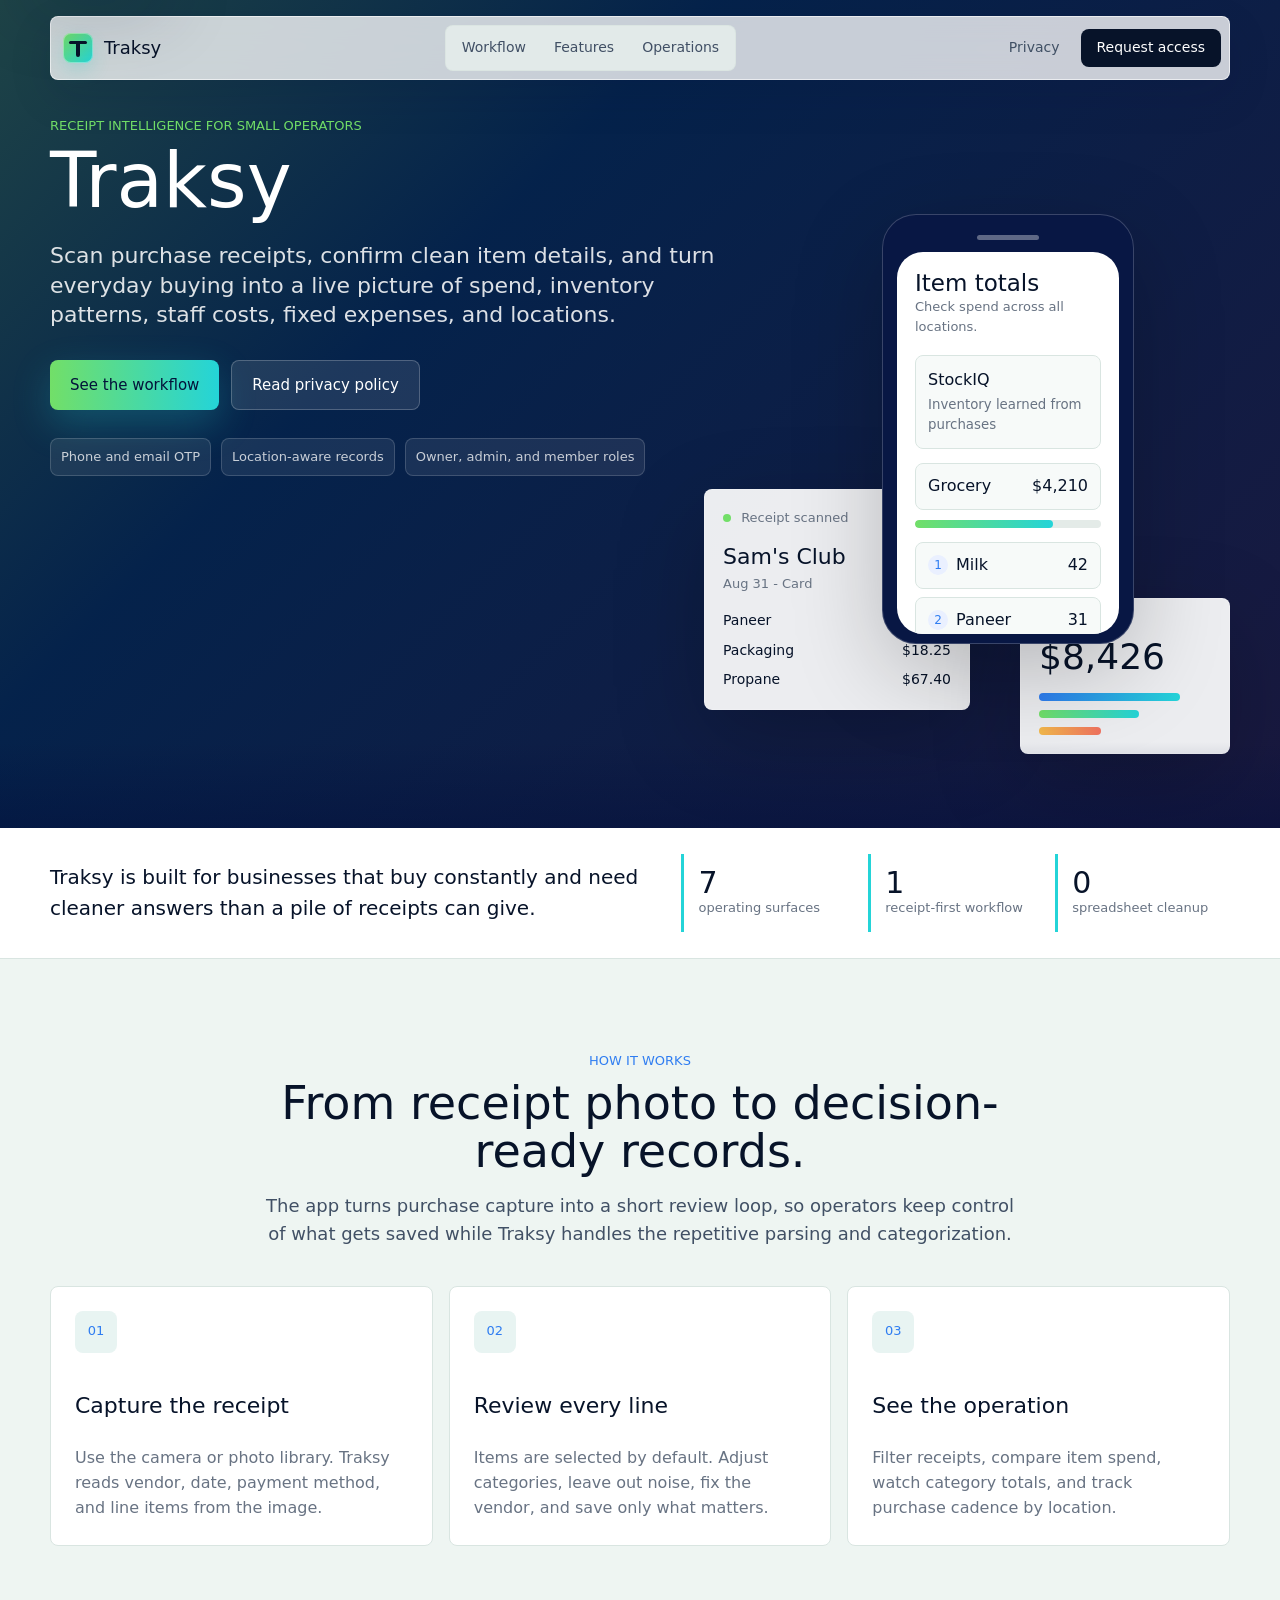
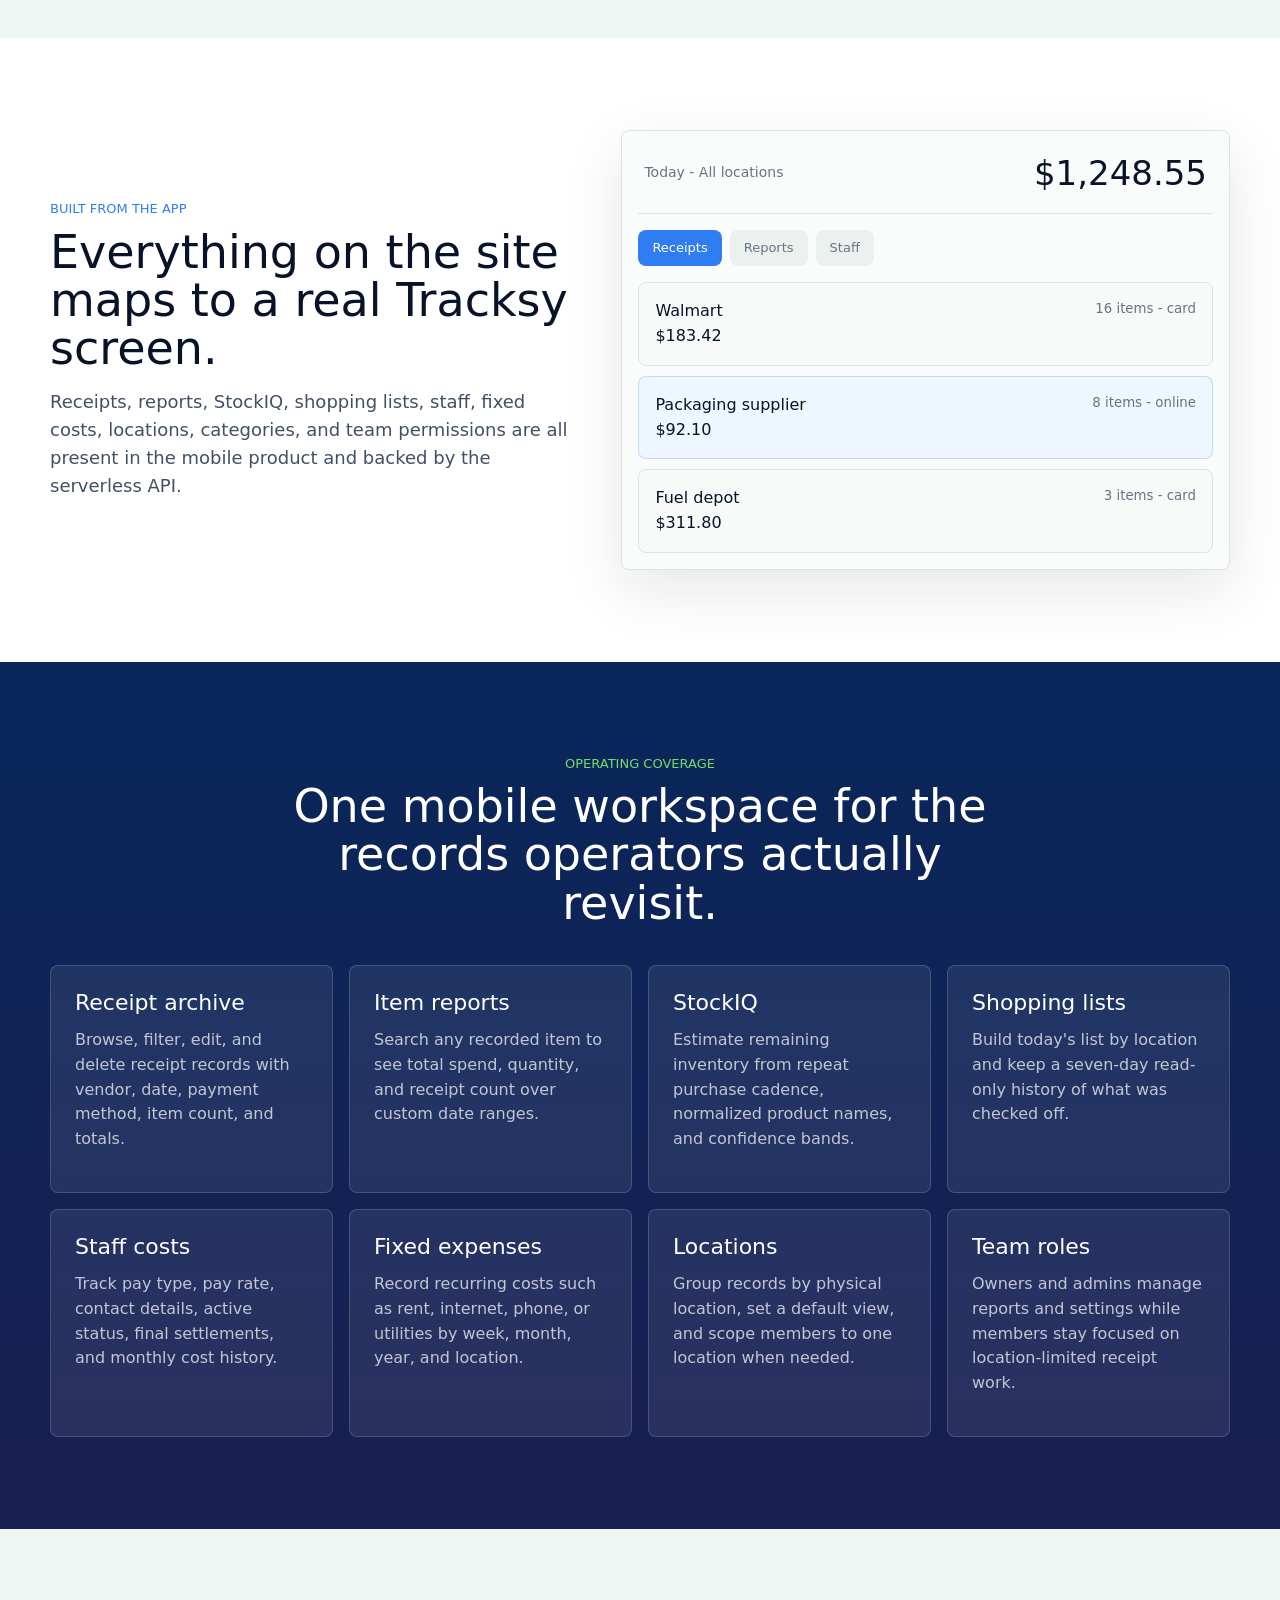
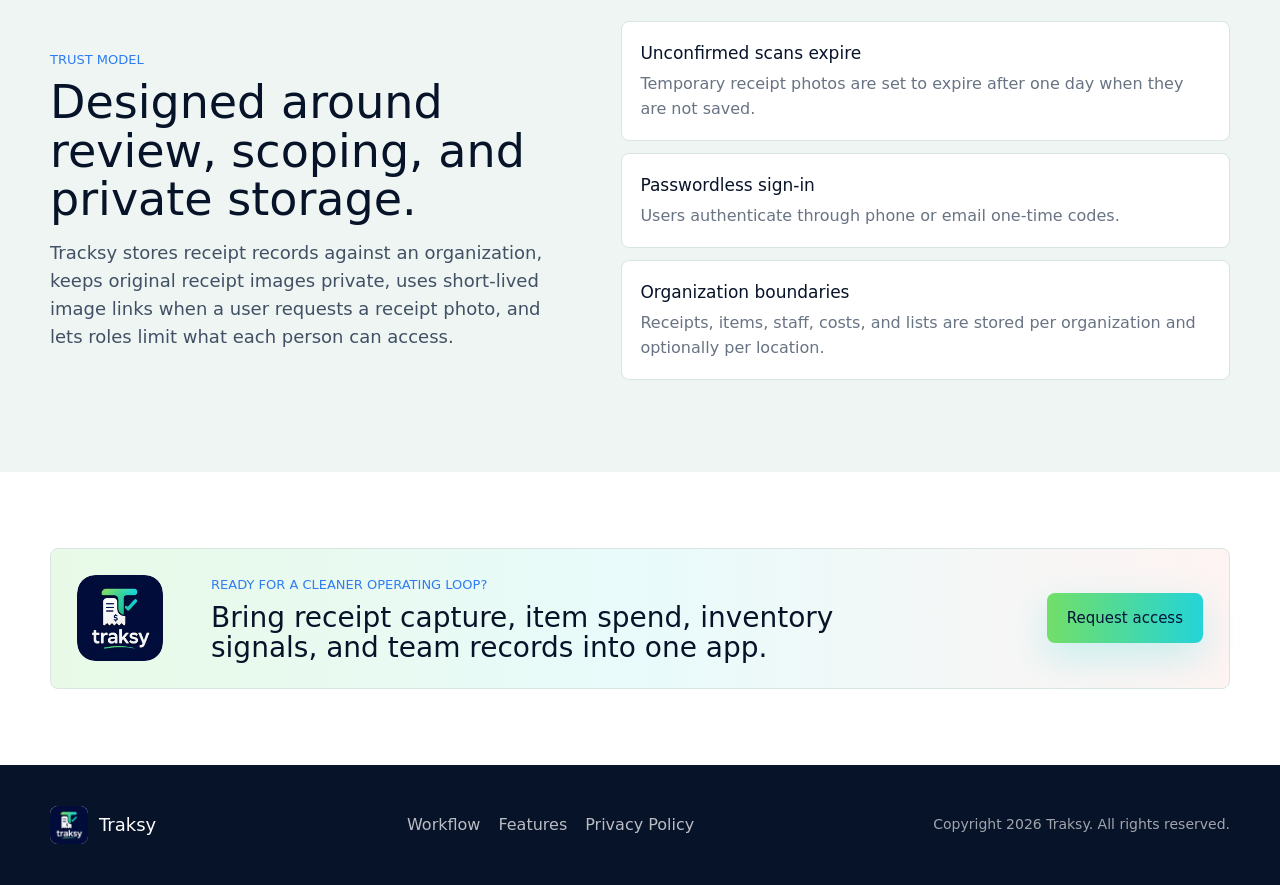
==== commit 6979529a: "Refine navigation branding" ====
--- a/index.html
+++ b/index.html
@@ -26,7 +26,7 @@
     <header class="site-header" data-header>
       <nav class="nav-shell" aria-label="Main navigation">
         <a class="brand" href="./" aria-label="Traksy home">
-          <img src="assets/traksy-icon.png" alt="" />
+          <span class="brand-mark" aria-hidden="true"></span>
           <span>Traksy</span>
         </a>
 
--- a/styles.css
+++ b/styles.css
@@ -30,10 +30,19 @@
   margin: 0;
   font-family:
     Inter, ui-sans-serif, system-ui, -apple-system, BlinkMacSystemFont, "Segoe UI", sans-serif;
+  font-weight: 100;
   color: var(--ink);
   background: var(--paper);
   line-height: 1.55;
   letter-spacing: 0;
+}
+
+body *,
+button,
+input,
+textarea,
+select {
+  font-weight: 100 !important;
 }
 
 img {
@@ -113,10 +122,50 @@
 .brand {
   display: inline-flex;
   align-items: center;
-  gap: 10px;
-  min-width: 130px;
-  font-weight: 800;
+  gap: 11px;
+  min-width: 118px;
+  font-weight: 100;
   color: var(--ink);
+}
+
+.brand-mark {
+  position: relative;
+  width: 30px;
+  height: 30px;
+  display: inline-grid;
+  flex: 0 0 30px;
+  place-items: center;
+  border-radius: 8px;
+  background: linear-gradient(135deg, var(--mint), var(--cyan));
+  color: var(--ink);
+  font-size: 18px;
+  line-height: 1;
+  box-shadow:
+    0 8px 18px rgba(35, 204, 197, 0.2),
+    inset 0 0 0 1px rgba(255, 255, 255, 0.38);
+  overflow: hidden;
+}
+
+.brand-mark::before,
+.brand-mark::after {
+  position: absolute;
+  content: "";
+  border-radius: 999px;
+  background: var(--ink);
+}
+
+.brand-mark::before {
+  top: 8px;
+  left: 6px;
+  width: 18px;
+  height: 3px;
+}
+
+.brand-mark::after {
+  top: 8px;
+  left: 13px;
+  width: 4px;
+  height: 16px;
 }
 
 .brand img {
@@ -167,7 +216,7 @@
   padding: 0 13px;
   color: var(--ink-soft);
   font-size: 14px;
-  font-weight: 800;
+  font-weight: 100;
 }
 
 .nav-center a:hover,
@@ -271,7 +320,7 @@
 .receipt-date {
   color: var(--muted);
   font-size: 13px;
-  font-weight: 700;
+  font-weight: 100;
 }
 
 .status-dot {
@@ -286,7 +335,7 @@
 .receipt-name {
   margin-top: 12px;
   font-size: 22px;
-  font-weight: 800;
+  font-weight: 100;
 }
 
 .line-items {
@@ -298,7 +347,7 @@
 }
 
 .line-items strong {
-  font-weight: 800;
+  font-weight: 100;
 }
 
 .ops-card {
@@ -312,7 +361,7 @@
   margin-top: 2px;
   font-size: 36px;
   line-height: 1;
-  font-weight: 900;
+  font-weight: 100;
 }
 
 .bars {
@@ -366,7 +415,7 @@
 .app-title {
   font-size: 23px;
   line-height: 1.16;
-  font-weight: 900;
+  font-weight: 100;
 }
 
 .stockiq-row,
@@ -389,7 +438,7 @@
 .stockiq-row span,
 .category-row span,
 .rank-row span {
-  font-weight: 800;
+  font-weight: 100;
 }
 
 .stockiq-row small {
@@ -437,7 +486,7 @@
   color: var(--blue);
   font-size: 12px;
   font-style: normal;
-  font-weight: 900;
+  font-weight: 100;
 }
 
 .rank-row b {
@@ -454,7 +503,7 @@
 .eyebrow {
   color: var(--blue);
   font-size: 13px;
-  font-weight: 900;
+  font-weight: 100;
   text-transform: uppercase;
 }
 
@@ -467,7 +516,7 @@
   margin-top: 8px;
   font-size: 76px;
   line-height: 0.98;
-  font-weight: 950;
+  font-weight: 100;
 }
 
 .hero-copy {
@@ -493,7 +542,7 @@
   border-radius: 8px;
   padding: 0 20px;
   font-size: 15px;
-  font-weight: 900;
+  font-weight: 100;
 }
 
 .button-primary {
@@ -520,7 +569,7 @@
   margin-top: 28px;
   color: rgba(255, 255, 255, 0.76);
   font-size: 13px;
-  font-weight: 800;
+  font-weight: 100;
 }
 
 .hero-proof span {
@@ -545,7 +594,7 @@
 
 .intro-grid p {
   font-size: 20px;
-  font-weight: 800;
+  font-weight: 100;
 }
 
 .intro-stats {
@@ -562,7 +611,7 @@
   padding-left: 14px;
   color: var(--muted);
   font-size: 13px;
-  font-weight: 800;
+  font-weight: 100;
 }
 
 .intro-stats strong {
@@ -607,7 +656,7 @@
   margin-top: 8px;
   font-size: 46px;
   line-height: 1.05;
-  font-weight: 950;
+  font-weight: 100;
 }
 
 .section-heading p:not(.eyebrow),
@@ -658,7 +707,7 @@
   background: #e8f4f2;
   color: var(--blue);
   font-size: 13px;
-  font-weight: 900;
+  font-weight: 100;
 }
 
 .feature-card h3,
@@ -709,7 +758,7 @@
 .board-header span {
   color: var(--muted);
   font-size: 14px;
-  font-weight: 800;
+  font-weight: 100;
 }
 
 .board-header strong {
@@ -731,7 +780,7 @@
   background: #eaf1ef;
   color: var(--muted);
   font-size: 13px;
-  font-weight: 900;
+  font-weight: 100;
 }
 
 .board-tabs .active {
@@ -748,7 +797,7 @@
 }
 
 .board-row span {
-  font-weight: 900;
+  font-weight: 100;
 }
 
 .board-row small {
@@ -852,7 +901,7 @@
   justify-content: center;
   gap: 18px;
   color: rgba(255, 255, 255, 0.72);
-  font-weight: 800;
+  font-weight: 100;
 }
 
 .footer-links a:hover,
@@ -897,7 +946,7 @@
 .legal-summary span {
   color: rgba(255, 255, 255, 0.72);
   font-size: 13px;
-  font-weight: 900;
+  font-weight: 100;
   text-transform: uppercase;
 }
 
@@ -909,7 +958,7 @@
 
 .legal-summary a {
   color: var(--mint);
-  font-weight: 900;
+  font-weight: 100;
 }
 
 .legal-body {
@@ -935,7 +984,7 @@
   padding: 9px 12px;
   color: var(--muted);
   font-size: 14px;
-  font-weight: 800;
+  font-weight: 100;
 }
 
 .legal-nav a:hover,
@@ -966,7 +1015,42 @@
 
 .legal-copy a {
   color: var(--blue);
-  font-weight: 900;
+  font-weight: 100;
+}
+
+.not-found {
+  min-height: 100svh;
+  display: grid;
+  align-content: center;
+  justify-items: center;
+  gap: 14px;
+  padding: 40px 20px;
+  text-align: center;
+  color: var(--white);
+  background:
+    linear-gradient(135deg, rgba(114, 223, 104, 0.22), rgba(36, 212, 216, 0.08), rgba(239, 113, 95, 0.12)),
+    var(--midnight);
+}
+
+.not-found img {
+  width: 88px;
+  height: 88px;
+  border-radius: 18px;
+  box-shadow: 0 20px 60px rgba(0, 0, 0, 0.24);
+}
+
+.not-found h1 {
+  font-size: 42px;
+  line-height: 1.05;
+}
+
+.not-found p:not(.eyebrow) {
+  max-width: 420px;
+  color: rgba(255, 255, 255, 0.76);
+}
+
+.not-found .button {
+  margin-top: 10px;
 }
 
 @media (max-width: 1080px) {
@@ -990,11 +1074,13 @@
 
 @media (max-width: 860px) {
   .site-header {
-    inset: 10px 0 auto;
+    inset: 12px 0 auto;
   }
 
   .nav-shell {
     width: min(100% - 20px, var(--max));
+    min-height: 58px;
+    padding: 8px 10px;
     grid-template-columns: auto auto;
     justify-content: space-between;
     position: relative;
@@ -1039,8 +1125,12 @@
   }
 
   .hero {
-    min-height: calc(100svh - 58px);
-    padding: 94px 0 42px;
+    min-height: auto;
+    padding: 112px 0 48px;
+  }
+
+  .hero::after {
+    height: 34px;
   }
 
   .hero-content {
@@ -1049,12 +1139,19 @@
   }
 
   .hero h1 {
-    font-size: 54px;
+    font-size: 50px;
+    line-height: 1;
   }
 
   .hero-copy {
     max-width: 560px;
     font-size: 18px;
+    line-height: 1.42;
+  }
+
+  .hero-actions {
+    margin-top: 24px;
+    gap: 10px;
   }
 
   .phone-mockup {
@@ -1136,18 +1233,21 @@
   }
 
   .hero {
-    padding-top: 88px;
+    padding-top: 106px;
+    padding-bottom: 38px;
   }
 
   .hero h1 {
-    font-size: 48px;
+    font-size: 42px;
   }
 
   .hero-copy {
-    font-size: 17px;
+    margin-top: 16px;
+    font-size: 16px;
   }
 
   .button {
+    min-height: 48px;
     width: 100%;
   }
 
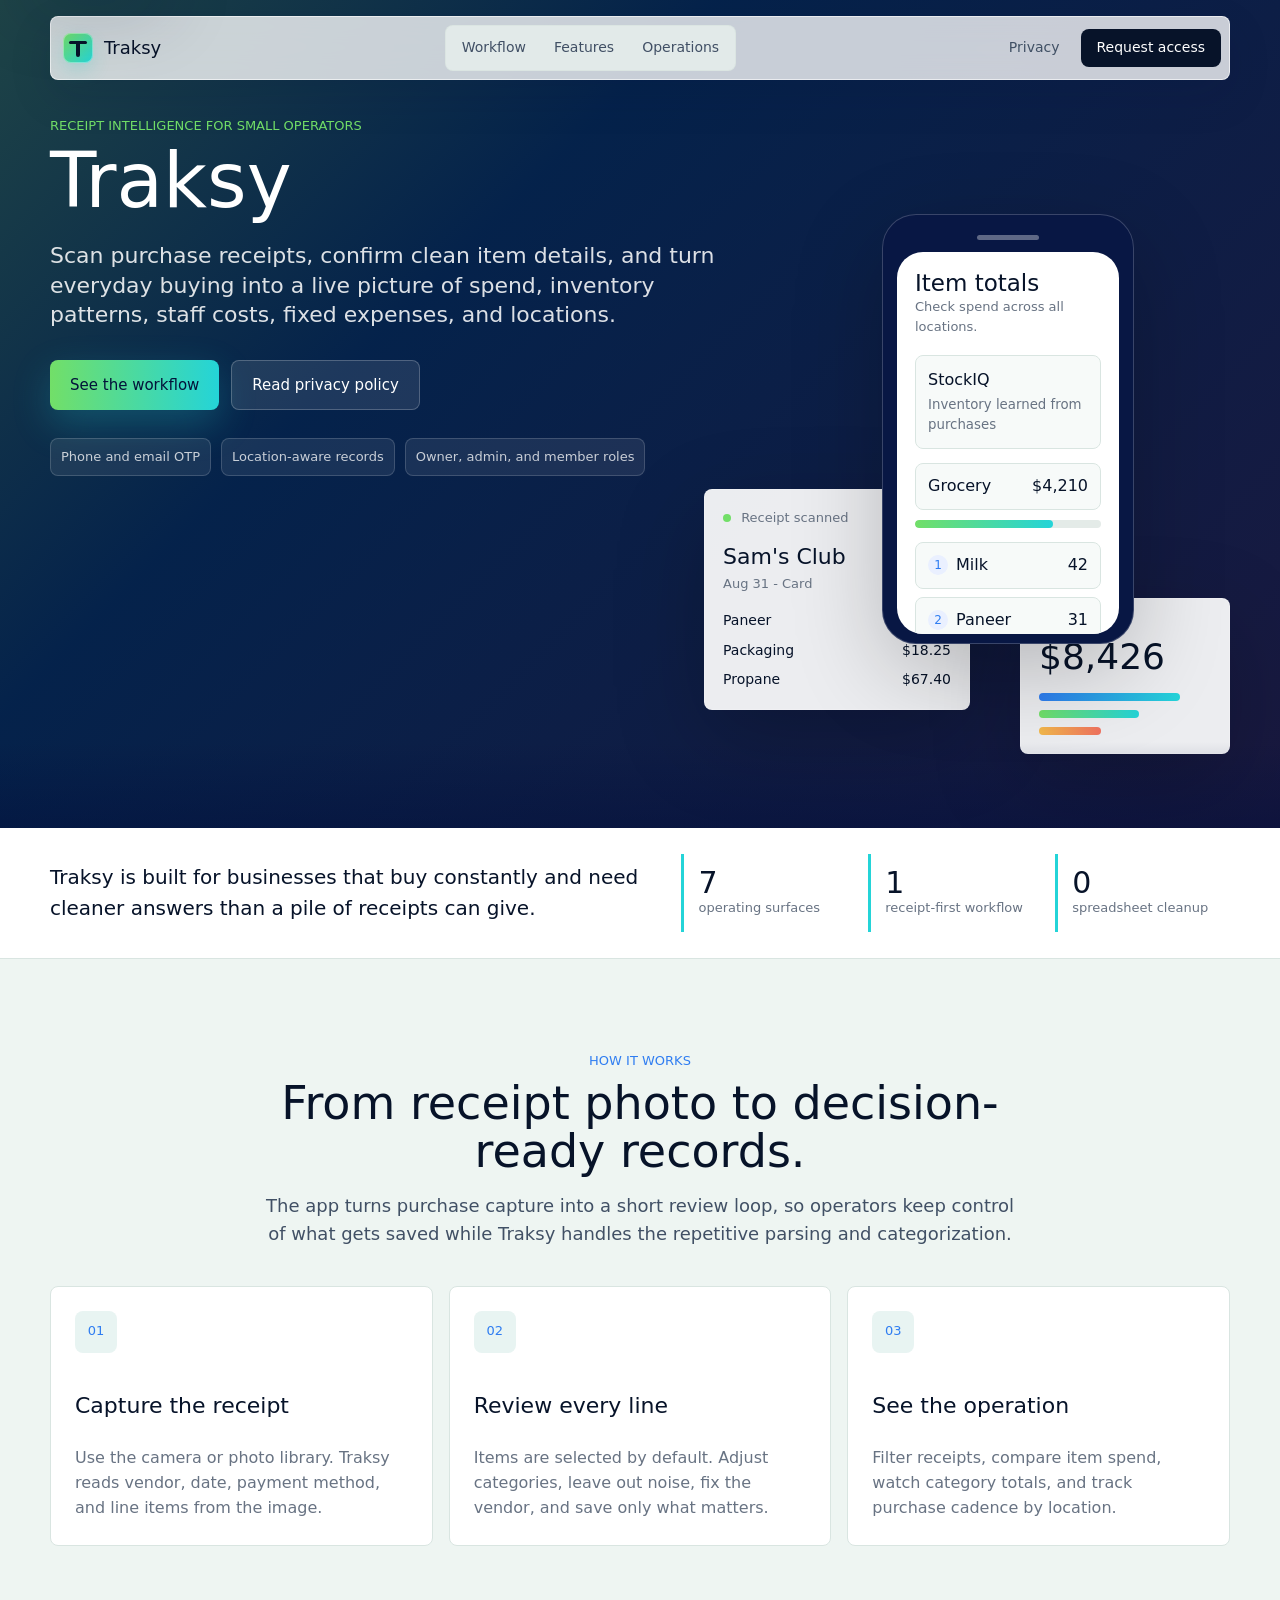
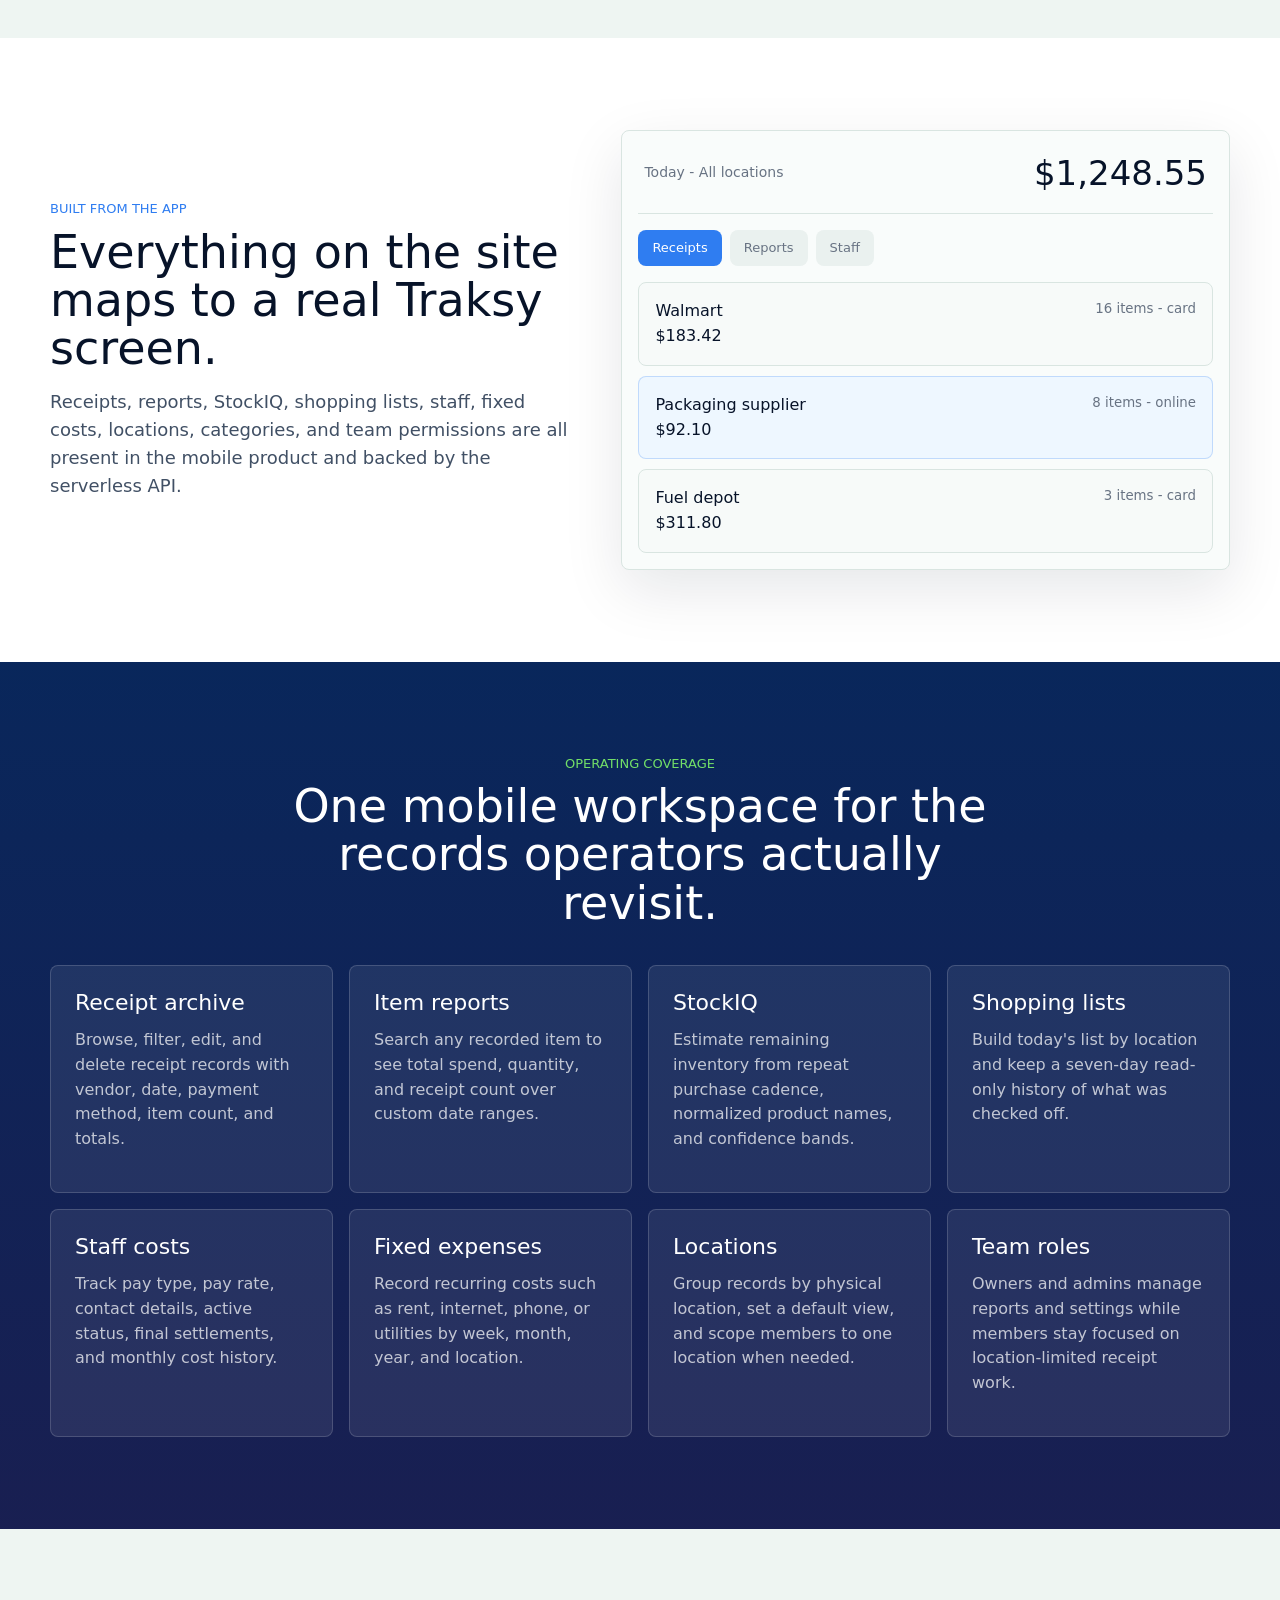
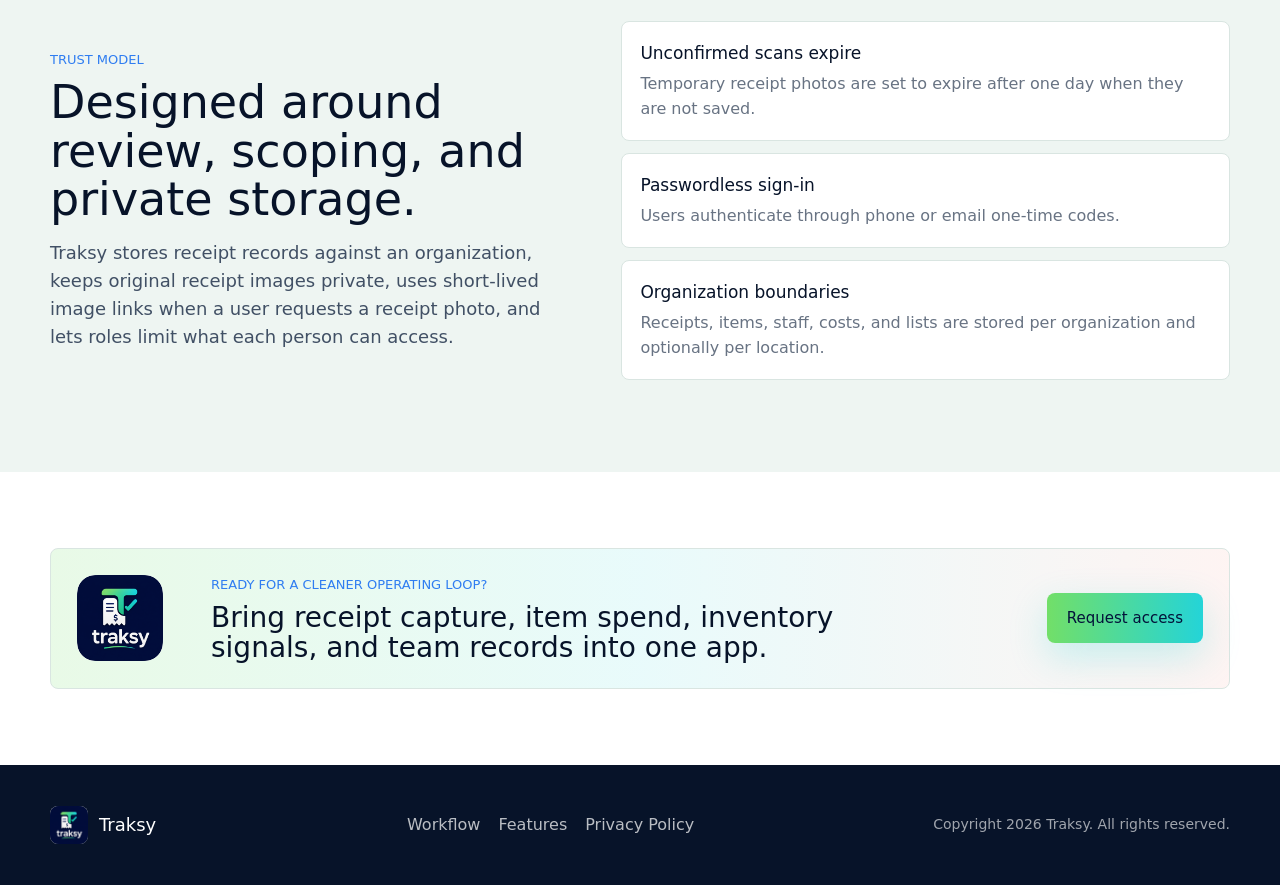
==== commit 6a8a4e46: "Fix remaining Tracksy->Traksy spelling on homepage, add email logo asset Also adds a smaller (240x24" ====
--- a/index.html
+++ b/index.html
@@ -117,7 +117,7 @@
         </div>
       </section>
 
-      <section class="intro-band" aria-label="Tracksy summary">
+      <section class="intro-band" aria-label="Traksy summary">
         <div class="container intro-grid">
           <p>
             Traksy is built for businesses that buy constantly and need cleaner answers than a pile of receipts can give.
@@ -163,14 +163,14 @@
         <div class="container split-feature">
           <div class="section-heading align-left">
             <p class="eyebrow">Built from the app</p>
-            <h2>Everything on the site maps to a real Tracksy screen.</h2>
+            <h2>Everything on the site maps to a real Traksy screen.</h2>
             <p>
               Receipts, reports, StockIQ, shopping lists, staff, fixed costs, locations, categories, and team permissions
               are all present in the mobile product and backed by the serverless API.
             </p>
           </div>
 
-          <div class="product-board" aria-label="Tracksy product snapshot">
+          <div class="product-board" aria-label="Traksy product snapshot">
             <div class="board-header">
               <span>Today - All locations</span>
               <strong>$1,248.55</strong>
@@ -247,7 +247,7 @@
             <p class="eyebrow">Trust model</p>
             <h2>Designed around review, scoping, and private storage.</h2>
             <p>
-              Tracksy stores receipt records against an organization, keeps original receipt images private, uses short-lived
+              Traksy stores receipt records against an organization, keeps original receipt images private, uses short-lived
               image links when a user requests a receipt photo, and lets roles limit what each person can access.
             </p>
           </div>
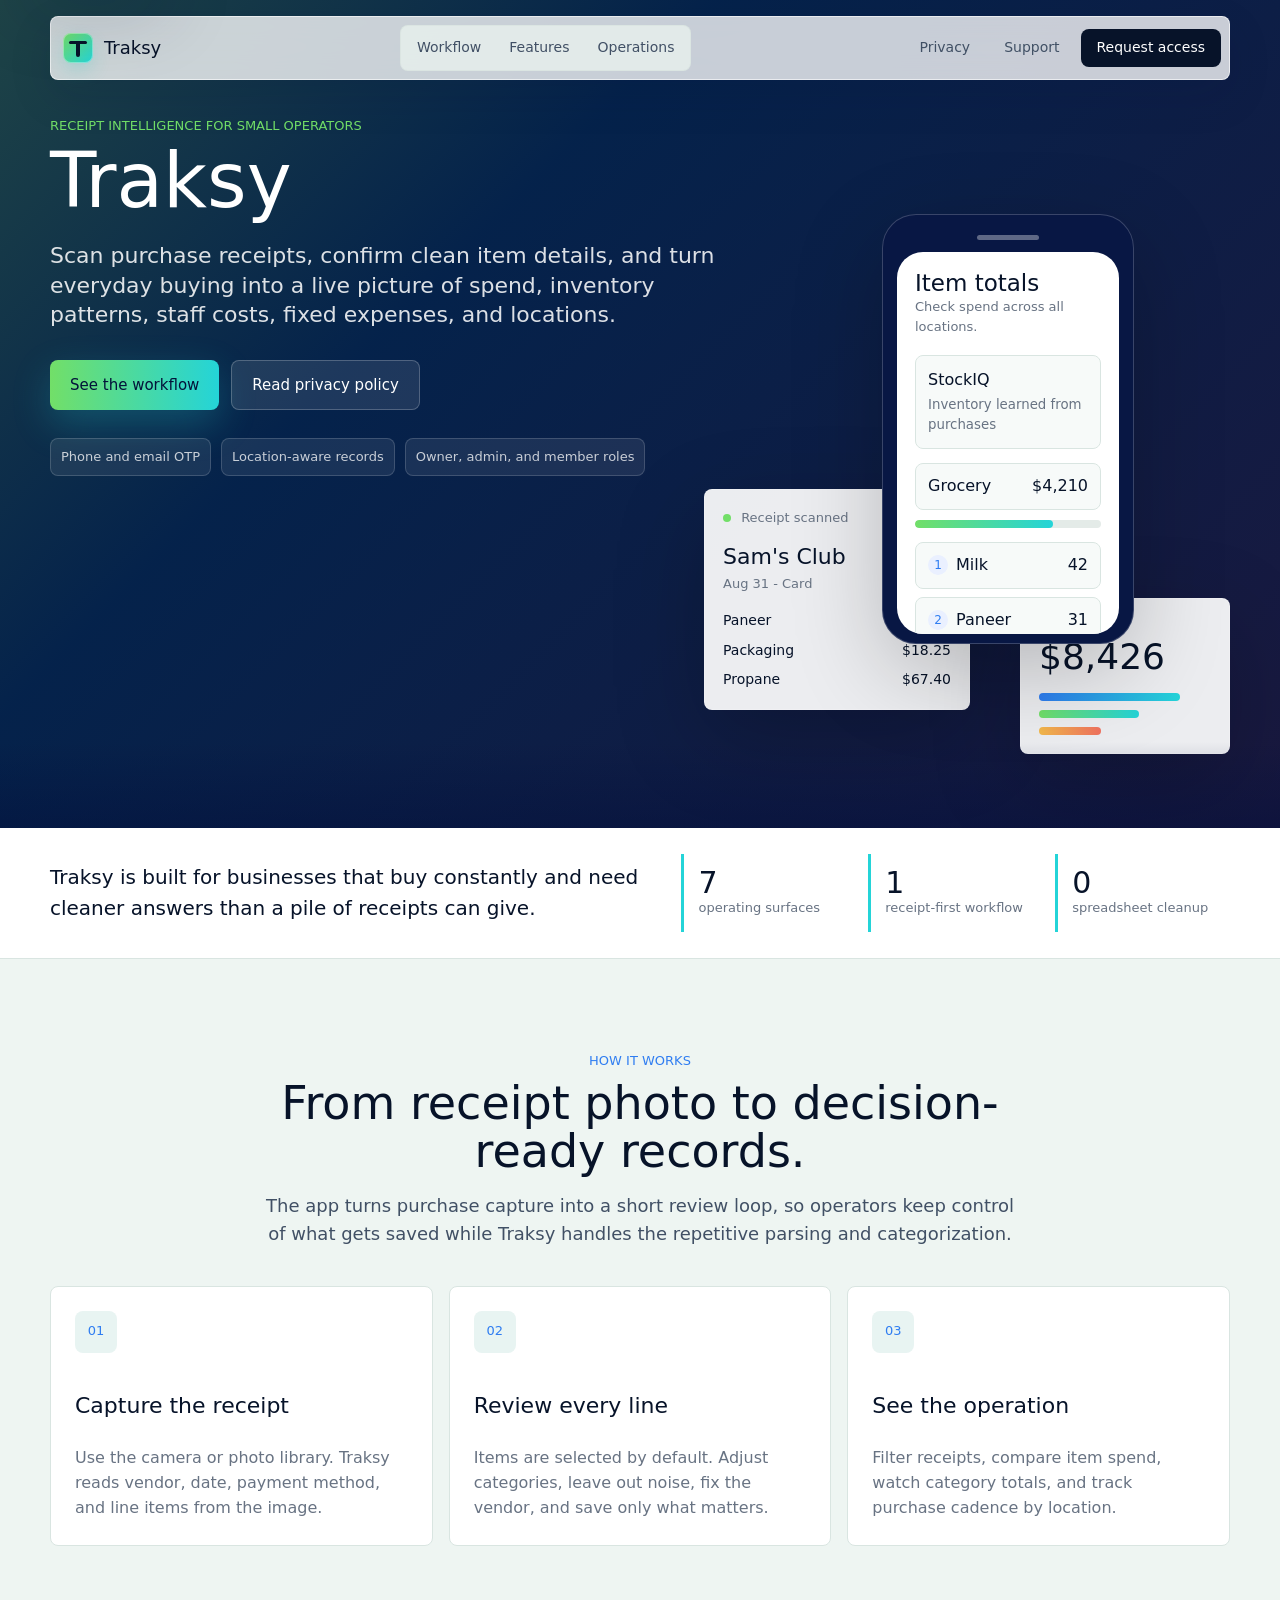
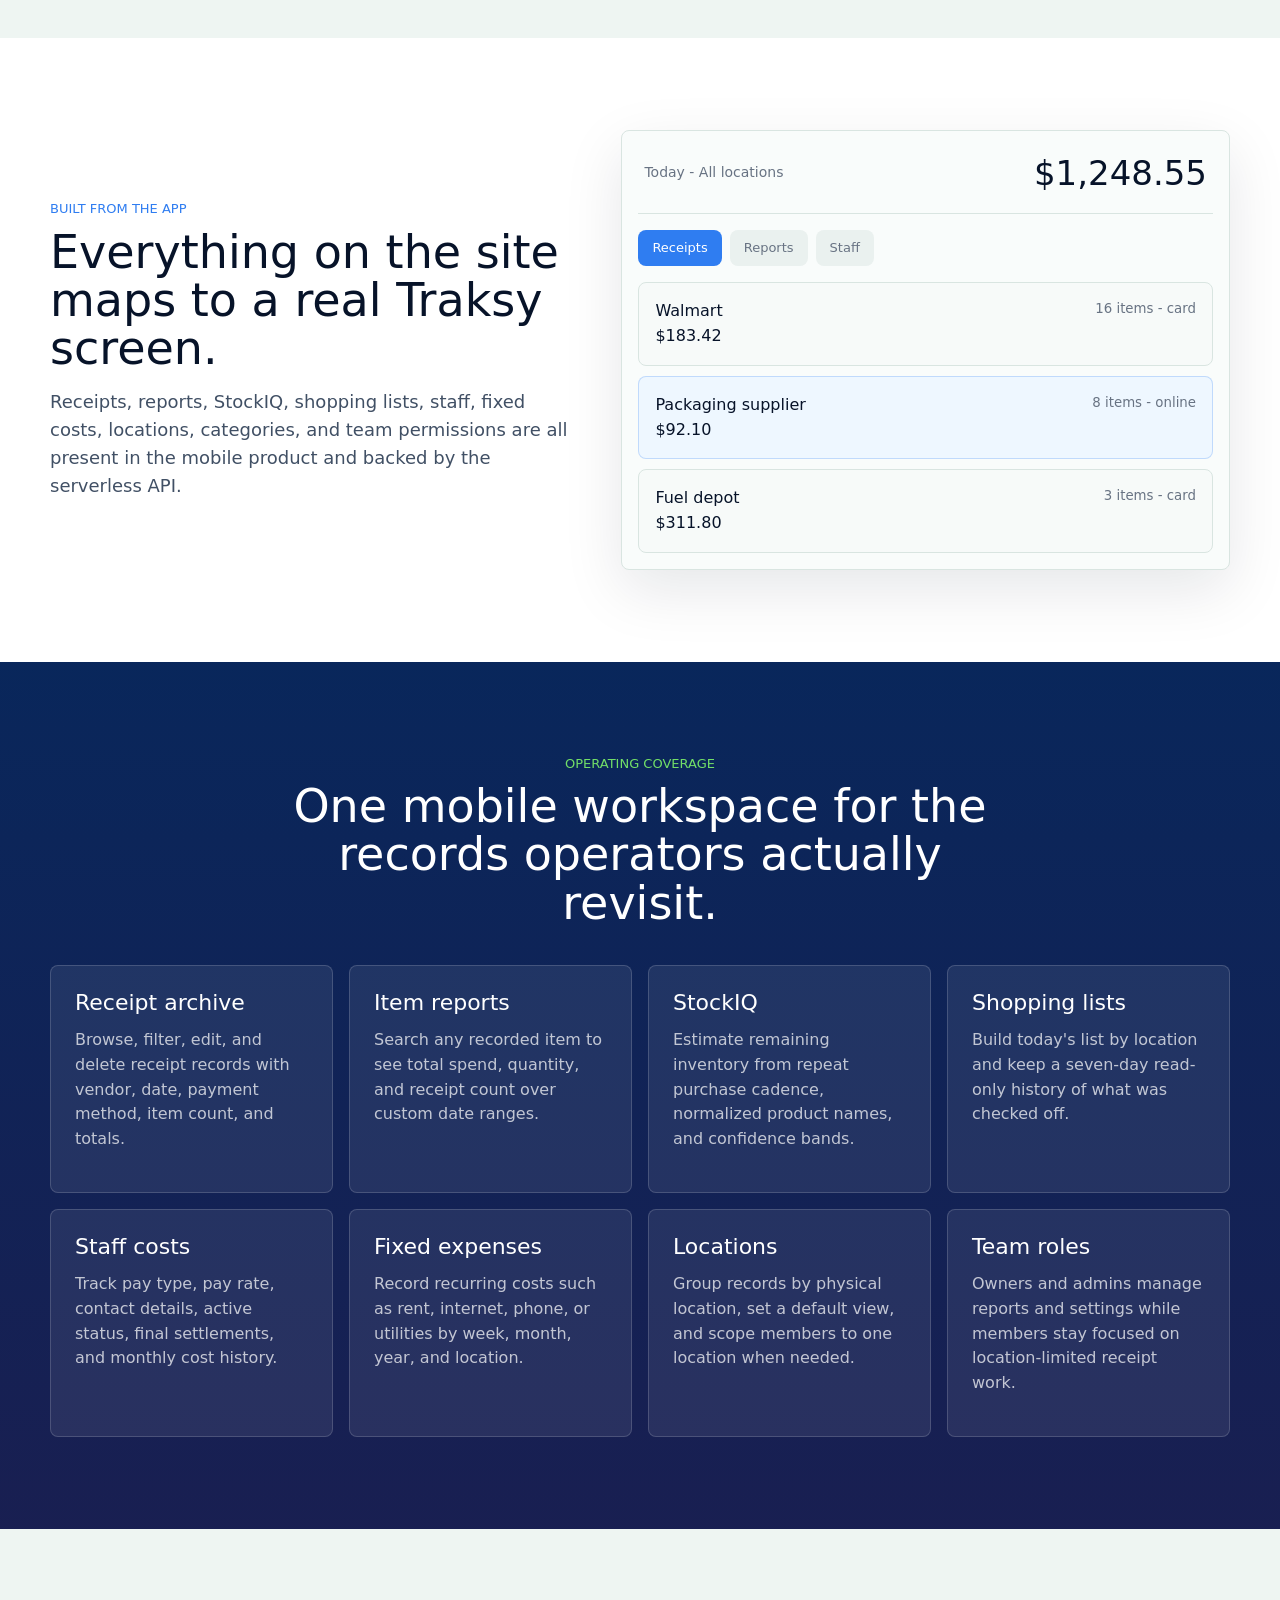
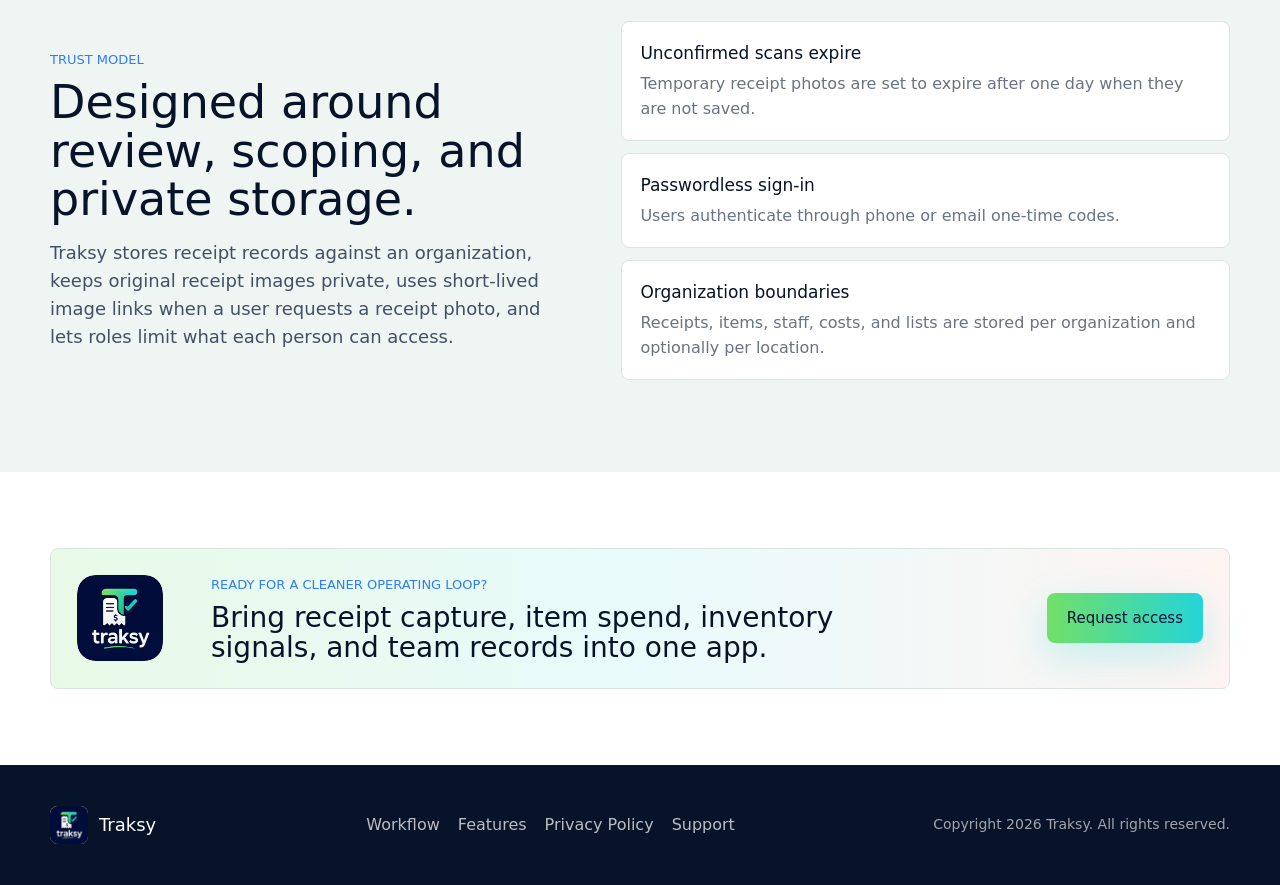
==== commit 8d7c427f: "Add support page, link it from homepage and privacy nav/footer Support URL needed for App Store Conn" ====
--- a/index.html
+++ b/index.html
@@ -44,6 +44,7 @@
           </div>
           <div class="nav-actions">
             <a class="nav-plain" href="privacy/">Privacy</a>
+            <a class="nav-plain" href="support/">Support</a>
             <a class="nav-cta" href="#access">Request access</a>
           </div>
         </div>
@@ -291,6 +292,7 @@
           <a href="#workflow">Workflow</a>
           <a href="#features">Features</a>
           <a href="privacy/">Privacy Policy</a>
+          <a href="support/">Support</a>
         </div>
         <p>Copyright <span data-year>2026</span> Traksy. All rights reserved.</p>
       </div>
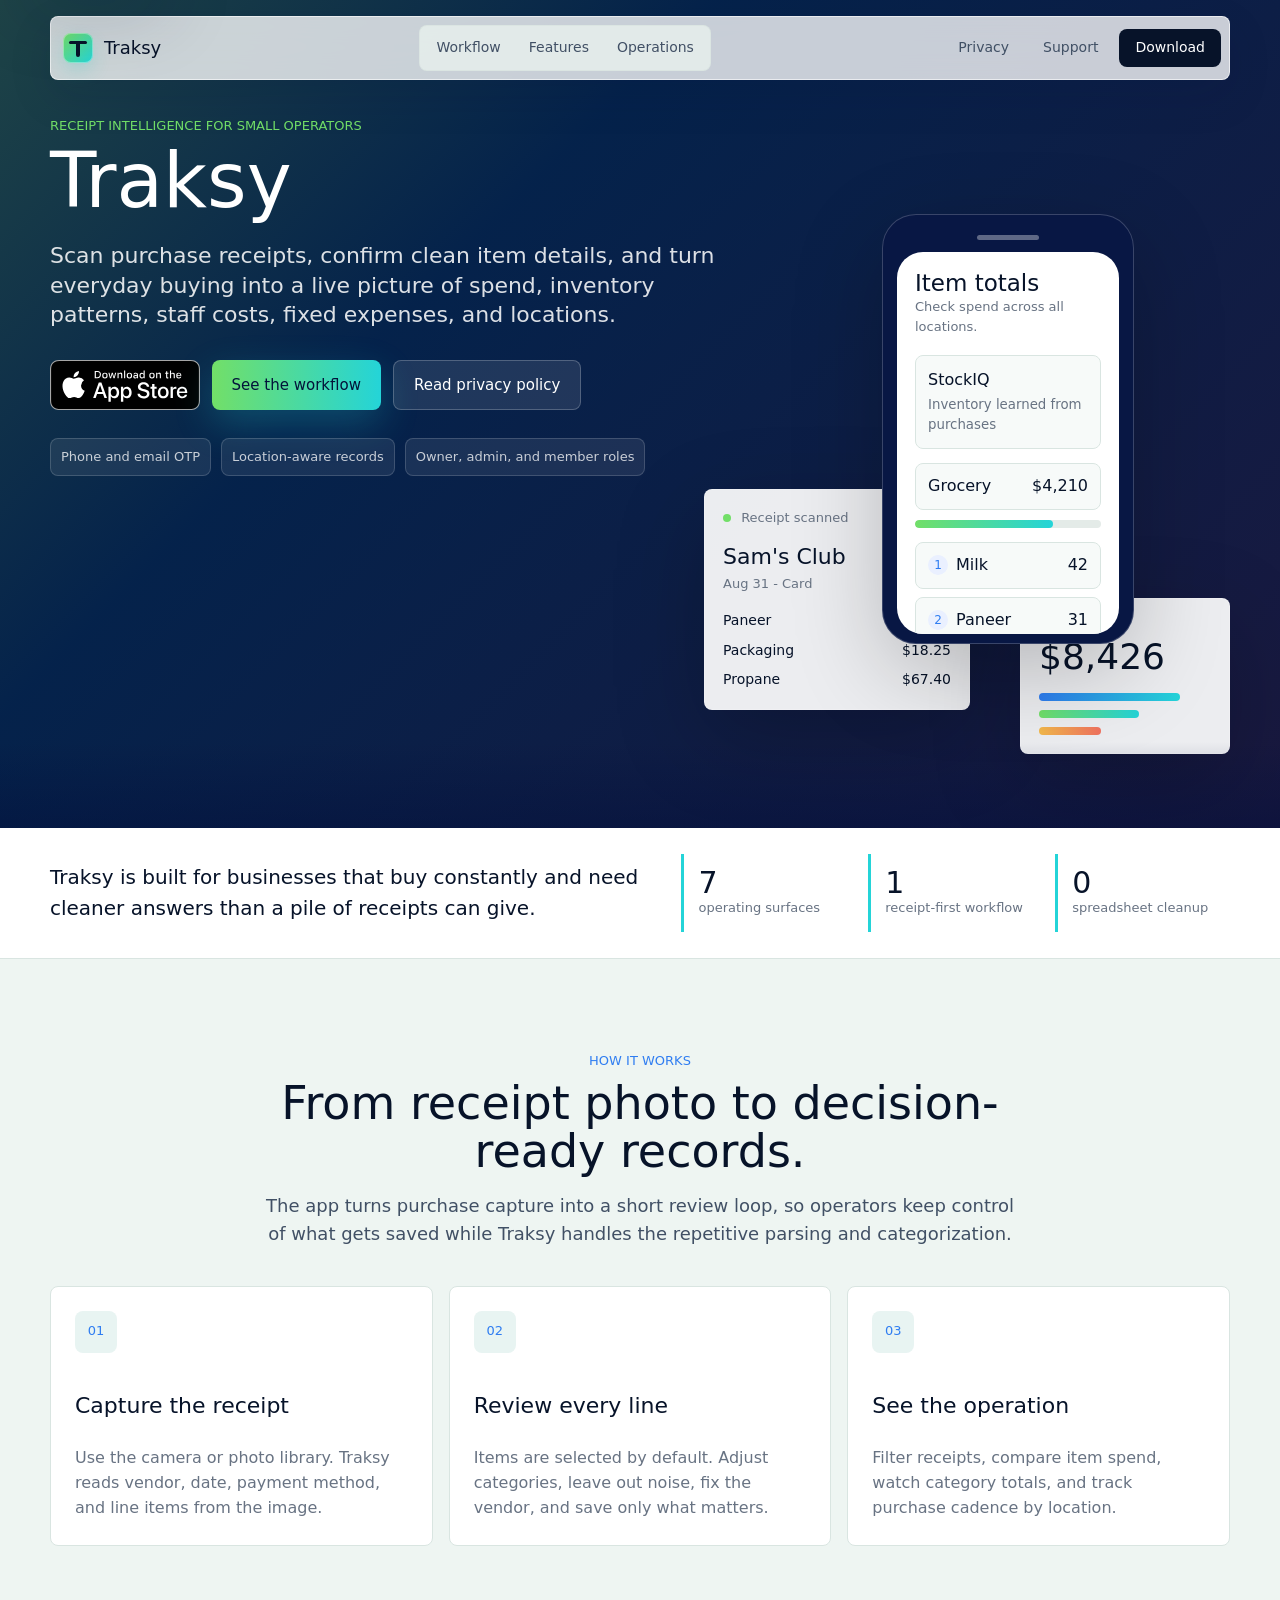
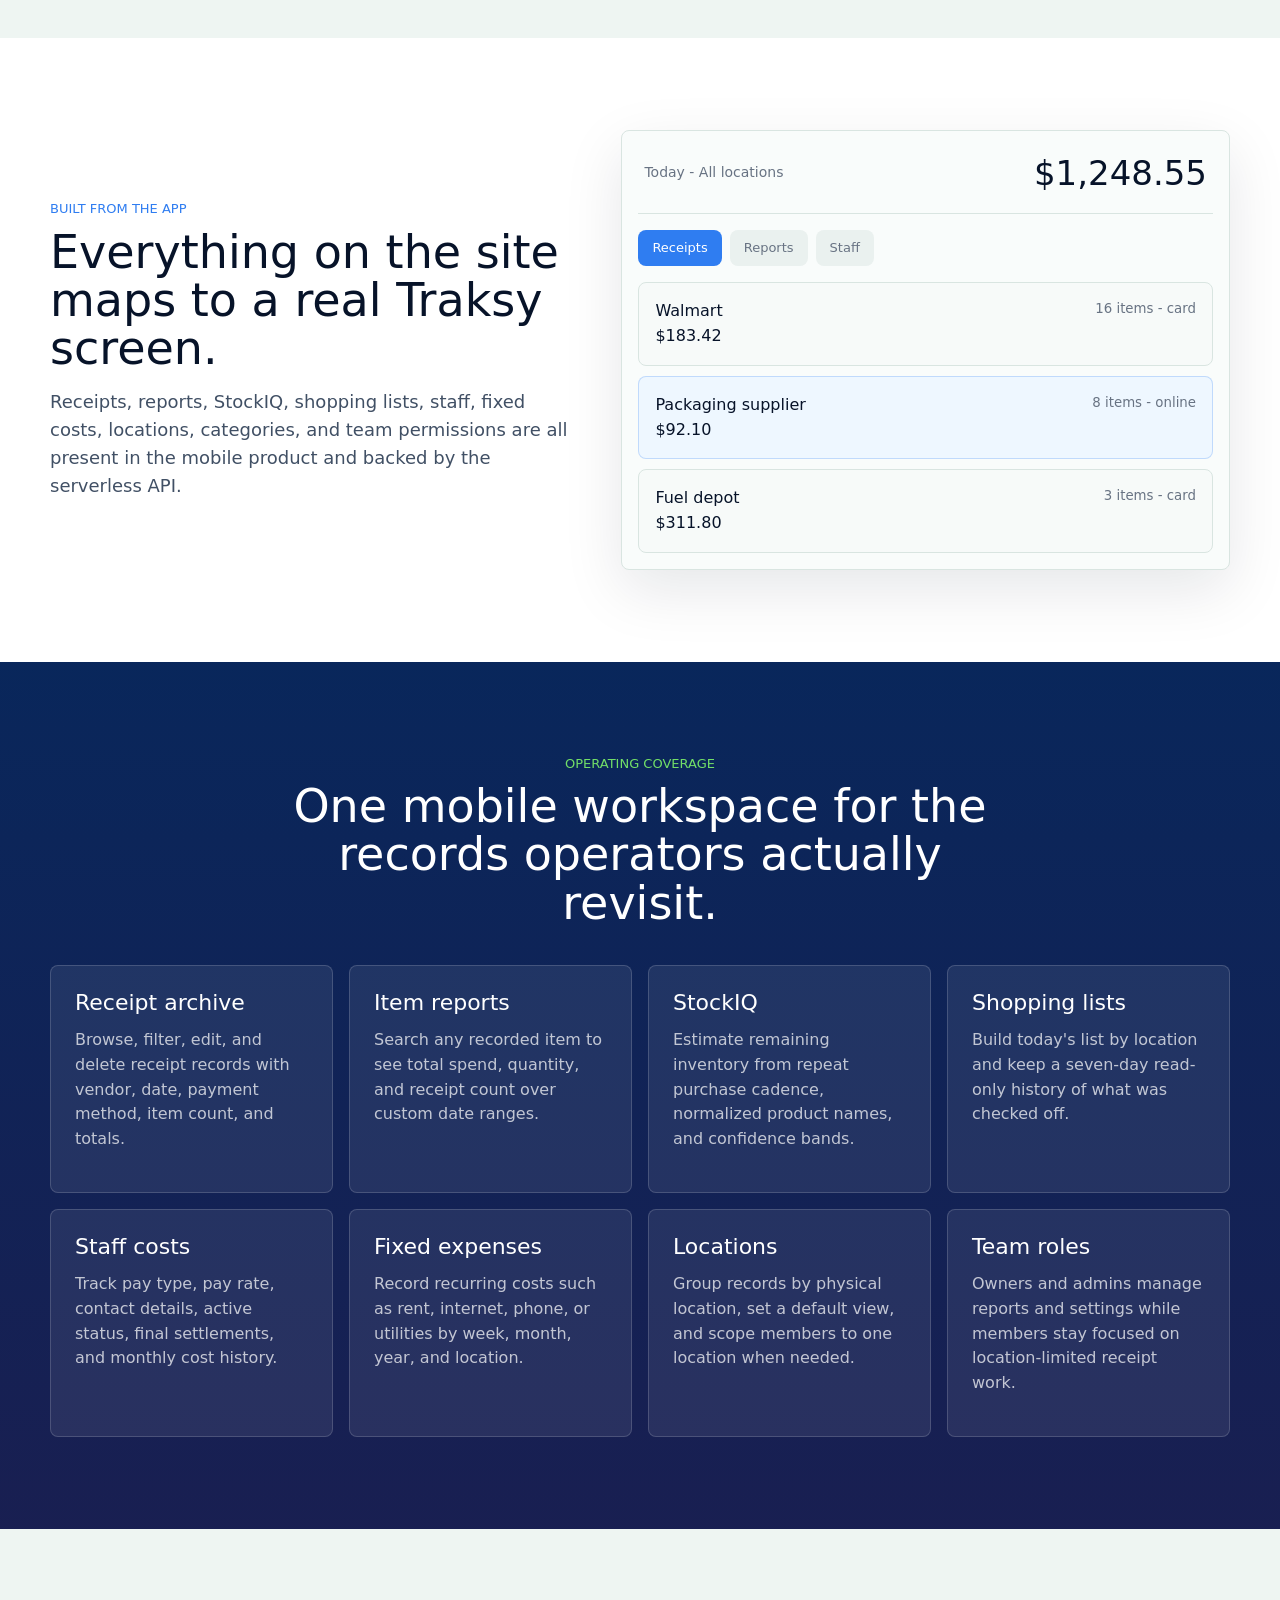
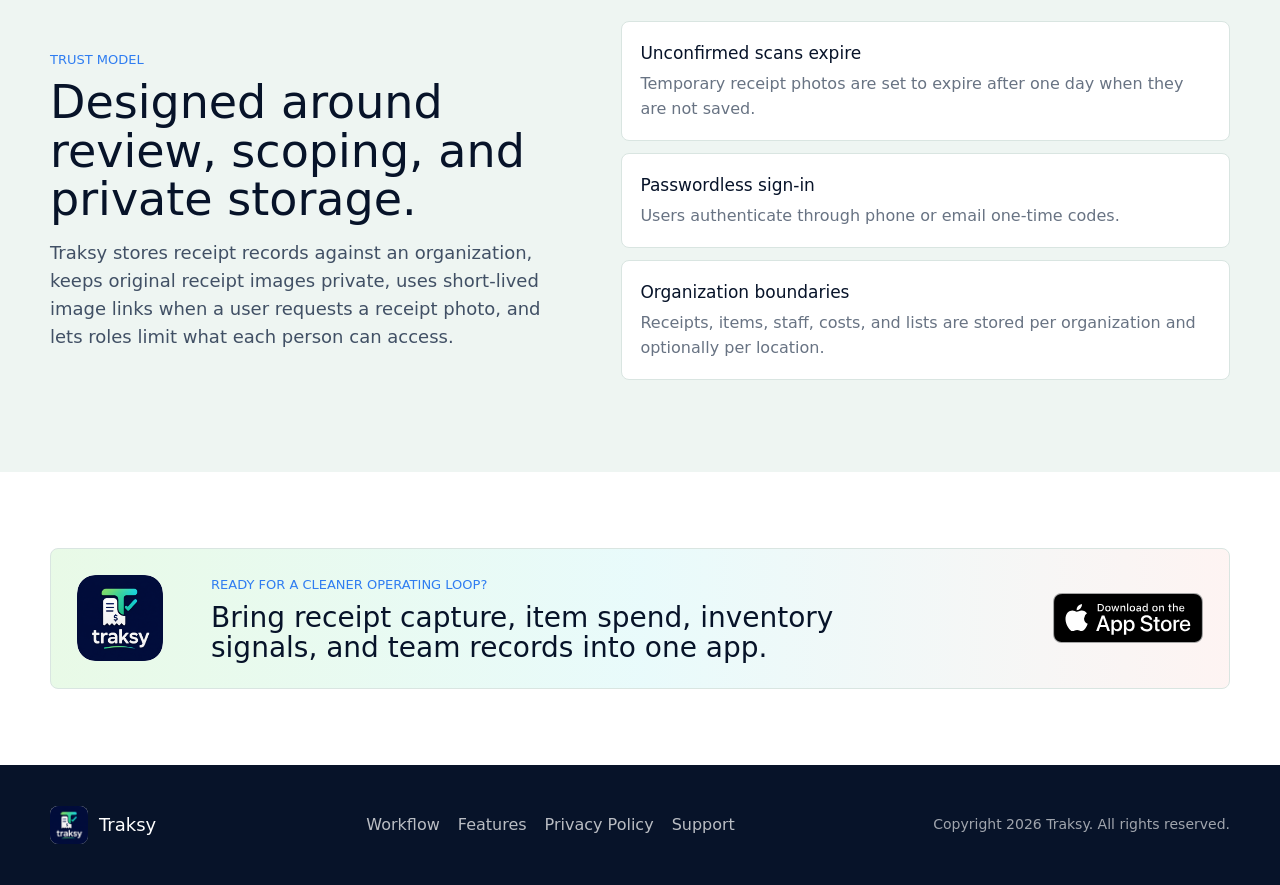
==== commit 08de5c79: "Link to the App Store now that Traksy is live Adds Apple's official Download on the App Store badge " ====
--- a/index.html
+++ b/index.html
@@ -15,6 +15,7 @@
     />
     <meta property="og:image" content="assets/traksy-icon.png" />
     <meta name="theme-color" content="#010e3b" />
+    <meta name="apple-itunes-app" content="app-id=6807452598" />
     <link rel="icon" href="assets/favicon.png" />
     <link rel="apple-touch-icon" href="assets/traksy-icon.png" />
     <link rel="manifest" href="site.webmanifest" />
@@ -45,7 +46,7 @@
           <div class="nav-actions">
             <a class="nav-plain" href="privacy/">Privacy</a>
             <a class="nav-plain" href="support/">Support</a>
-            <a class="nav-cta" href="#access">Request access</a>
+            <a class="nav-cta" href="https://apps.apple.com/app/id6807452598">Download</a>
           </div>
         </div>
       </nav>
@@ -61,6 +62,9 @@
             inventory patterns, staff costs, fixed expenses, and locations.
           </p>
           <div class="hero-actions" aria-label="Primary links">
+            <a class="app-store-badge" href="https://apps.apple.com/app/id6807452598" aria-label="Download Traksy on the App Store">
+              <img src="assets/app-store-badge.svg" alt="Download on the App Store" width="150" height="50" />
+            </a>
             <a class="button button-primary" href="#workflow">See the workflow</a>
             <a class="button button-secondary" href="privacy/">Read privacy policy</a>
           </div>
@@ -277,7 +281,9 @@
             <p class="eyebrow">Ready for a cleaner operating loop?</p>
             <h2>Bring receipt capture, item spend, inventory signals, and team records into one app.</h2>
           </div>
-          <a class="button button-primary" href="mailto:hello@tracksy.app?subject=Traksy%20access">Request access</a>
+          <a class="app-store-badge" href="https://apps.apple.com/app/id6807452598" aria-label="Download Traksy on the App Store">
+            <img src="assets/app-store-badge.svg" alt="Download on the App Store" width="150" height="50" />
+          </a>
         </div>
       </section>
     </main>
--- a/styles.css
+++ b/styles.css
@@ -879,6 +879,24 @@
   white-space: nowrap;
 }
 
+.app-store-badge {
+  display: inline-flex;
+  align-items: center;
+  border-radius: 8px;
+}
+
+.app-store-badge img,
+.access-panel .app-store-badge img {
+  width: auto;
+  height: 50px;
+  border-radius: 0;
+}
+
+.app-store-badge:focus-visible {
+  outline: 2px solid var(--cyan);
+  outline-offset: 3px;
+}
+
 .site-footer {
   background: #071329;
   color: var(--white);
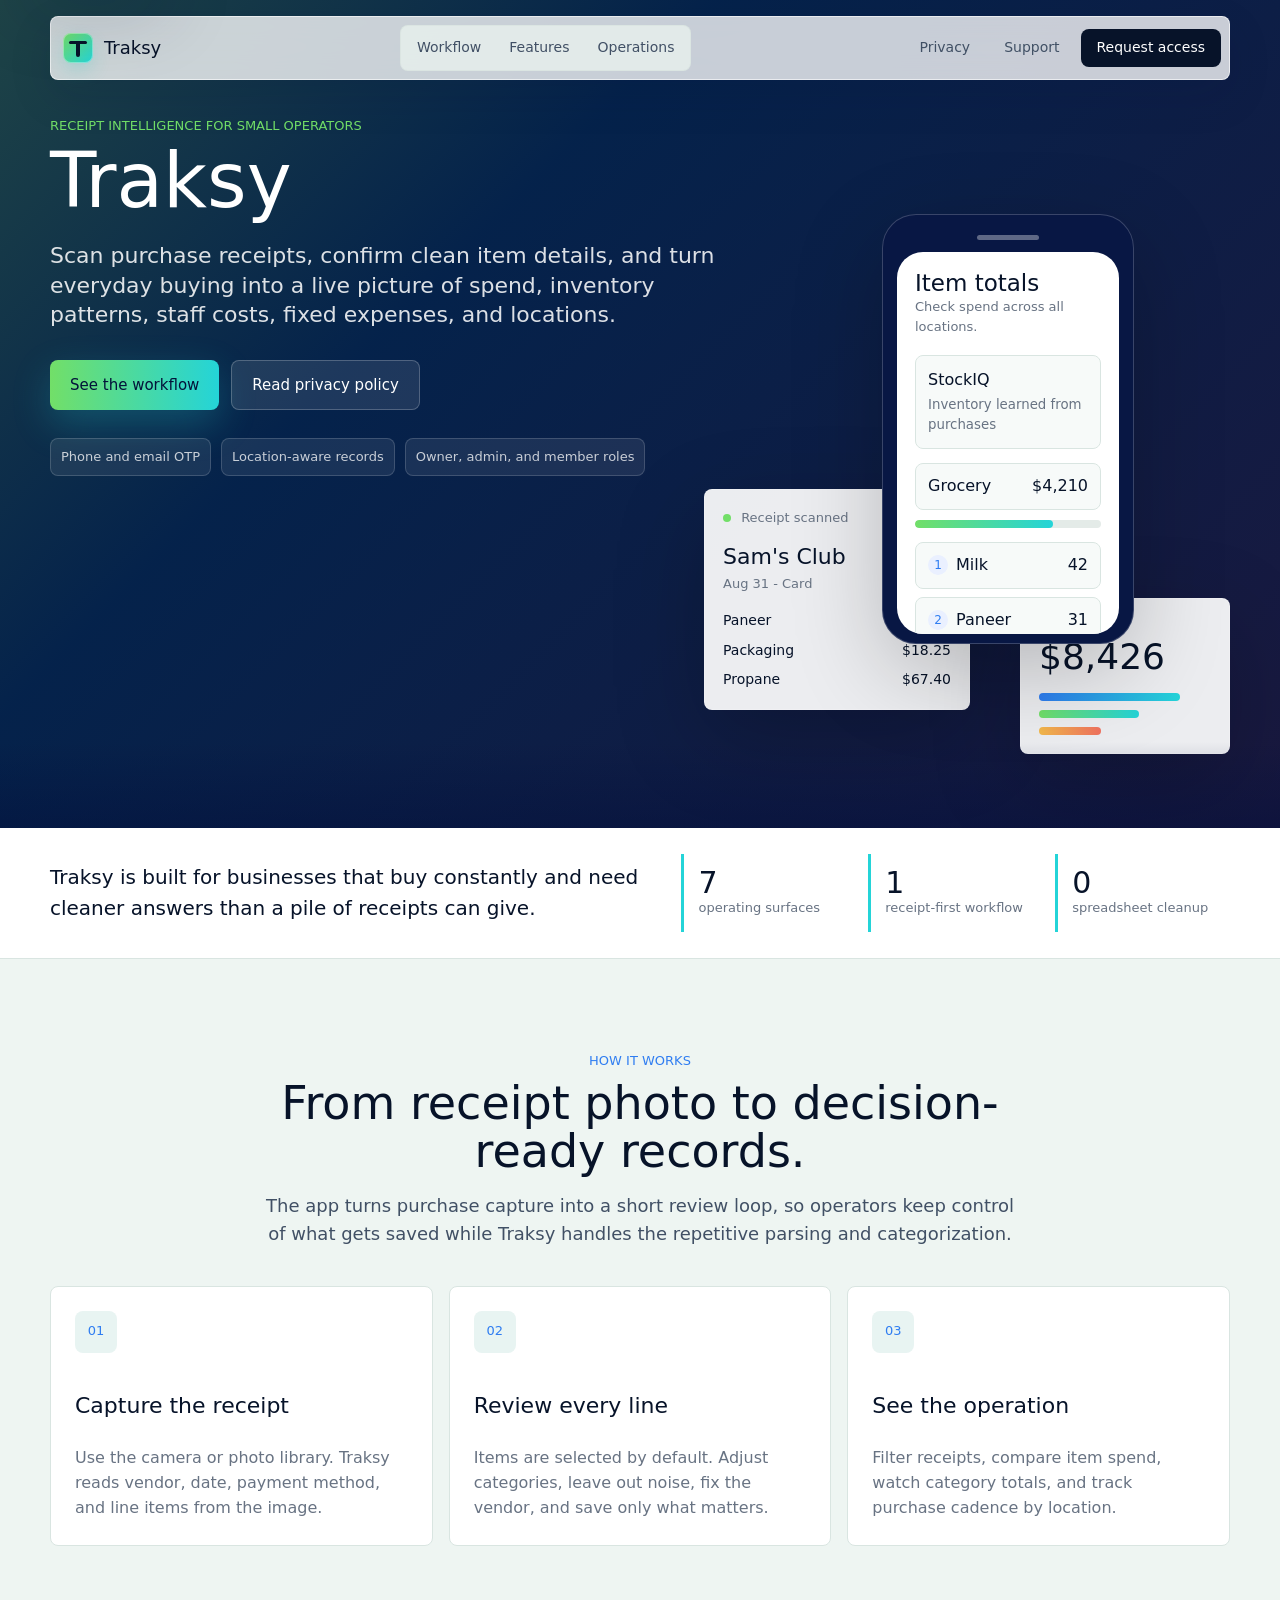
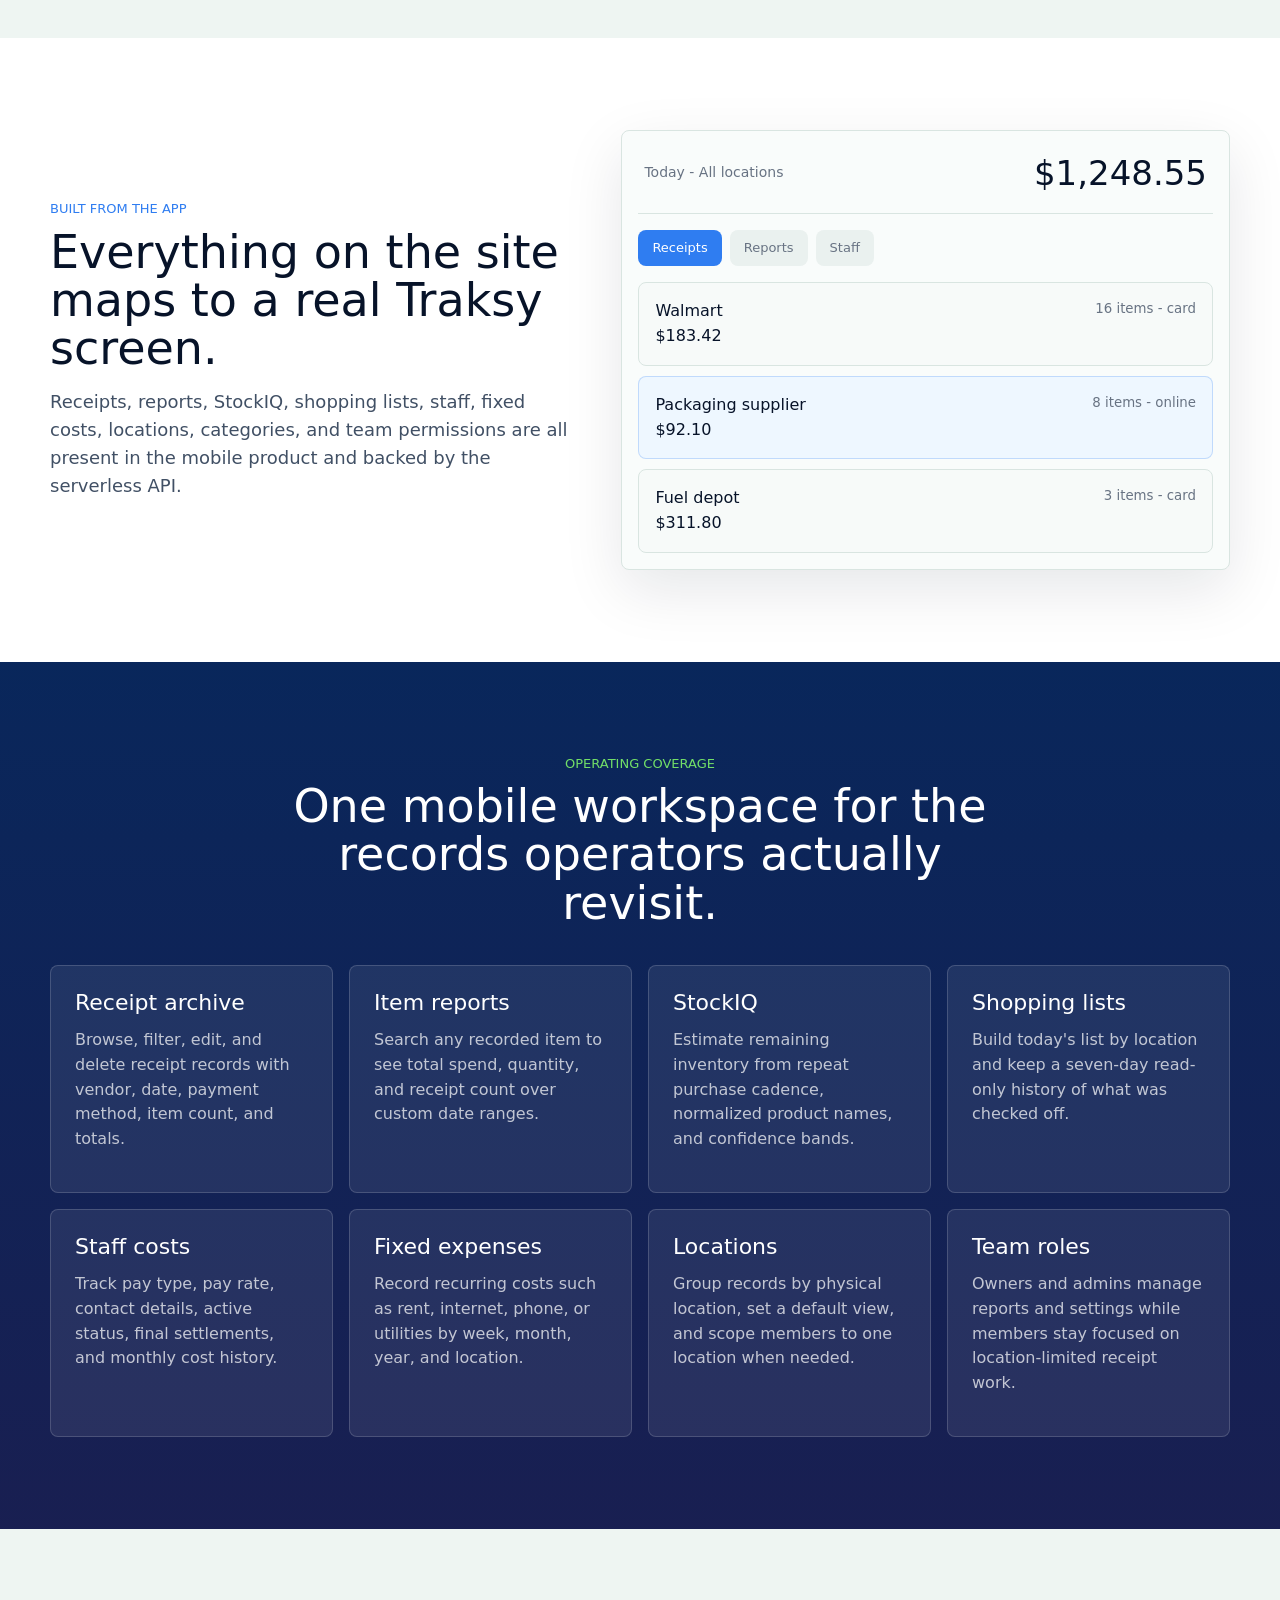
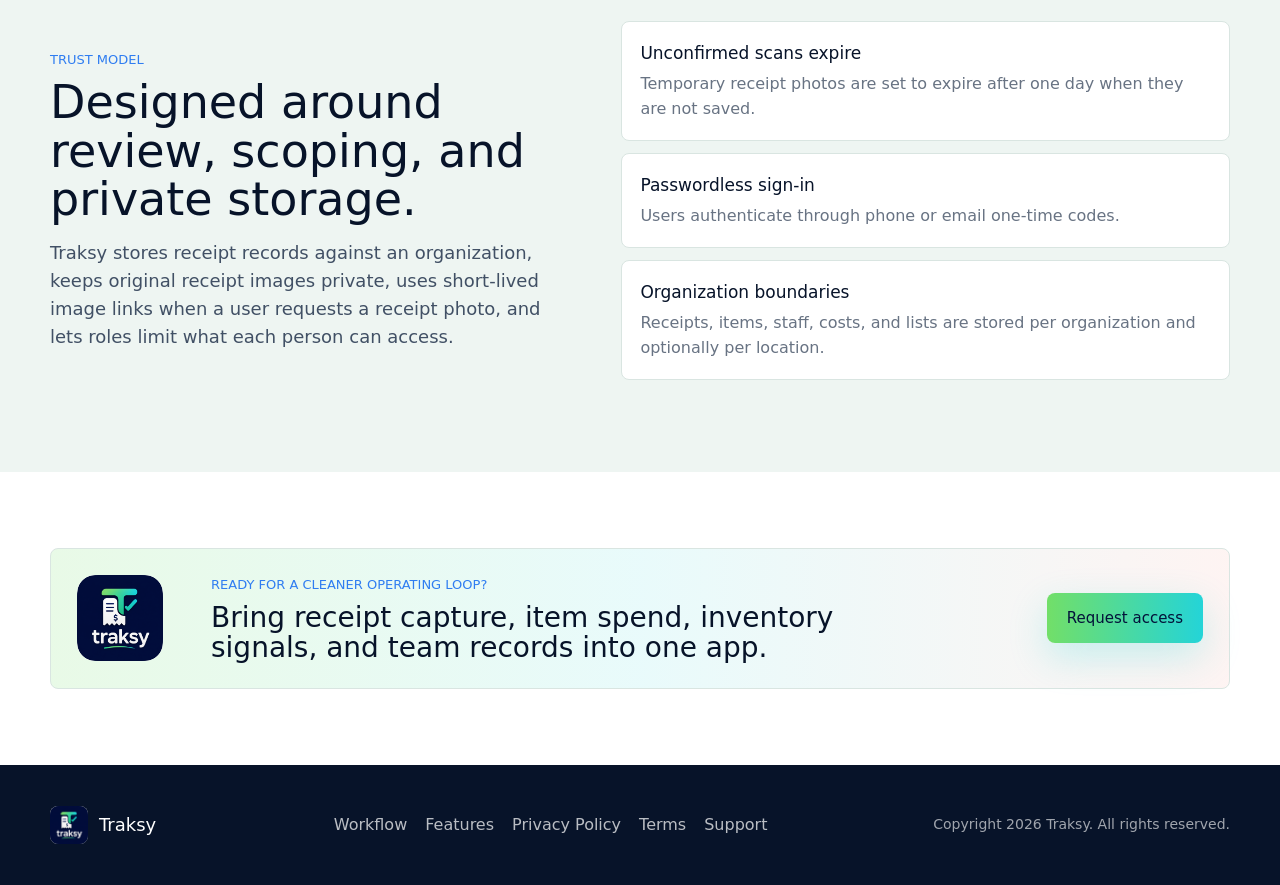
==== commit 854f0ec4: "Add Terms page with SMS program terms; SMS clause in privacy policy Needed for Twilio A2P 10DLC camp" ====
--- a/index.html
+++ b/index.html
@@ -15,7 +15,6 @@
     />
     <meta property="og:image" content="assets/traksy-icon.png" />
     <meta name="theme-color" content="#010e3b" />
-    <meta name="apple-itunes-app" content="app-id=6807452598" />
     <link rel="icon" href="assets/favicon.png" />
     <link rel="apple-touch-icon" href="assets/traksy-icon.png" />
     <link rel="manifest" href="site.webmanifest" />
@@ -46,7 +45,7 @@
           <div class="nav-actions">
             <a class="nav-plain" href="privacy/">Privacy</a>
             <a class="nav-plain" href="support/">Support</a>
-            <a class="nav-cta" href="https://apps.apple.com/app/id6807452598">Download</a>
+            <a class="nav-cta" href="#access">Request access</a>
           </div>
         </div>
       </nav>
@@ -62,9 +61,6 @@
             inventory patterns, staff costs, fixed expenses, and locations.
           </p>
           <div class="hero-actions" aria-label="Primary links">
-            <a class="app-store-badge" href="https://apps.apple.com/app/id6807452598" aria-label="Download Traksy on the App Store">
-              <img src="assets/app-store-badge.svg" alt="Download on the App Store" width="150" height="50" />
-            </a>
             <a class="button button-primary" href="#workflow">See the workflow</a>
             <a class="button button-secondary" href="privacy/">Read privacy policy</a>
           </div>
@@ -281,9 +277,7 @@
             <p class="eyebrow">Ready for a cleaner operating loop?</p>
             <h2>Bring receipt capture, item spend, inventory signals, and team records into one app.</h2>
           </div>
-          <a class="app-store-badge" href="https://apps.apple.com/app/id6807452598" aria-label="Download Traksy on the App Store">
-            <img src="assets/app-store-badge.svg" alt="Download on the App Store" width="150" height="50" />
-          </a>
+          <a class="button button-primary" href="mailto:hello@traksy.app?subject=Traksy%20access">Request access</a>
         </div>
       </section>
     </main>
@@ -298,6 +292,7 @@
           <a href="#workflow">Workflow</a>
           <a href="#features">Features</a>
           <a href="privacy/">Privacy Policy</a>
+          <a href="terms/">Terms</a>
           <a href="support/">Support</a>
         </div>
         <p>Copyright <span data-year>2026</span> Traksy. All rights reserved.</p>
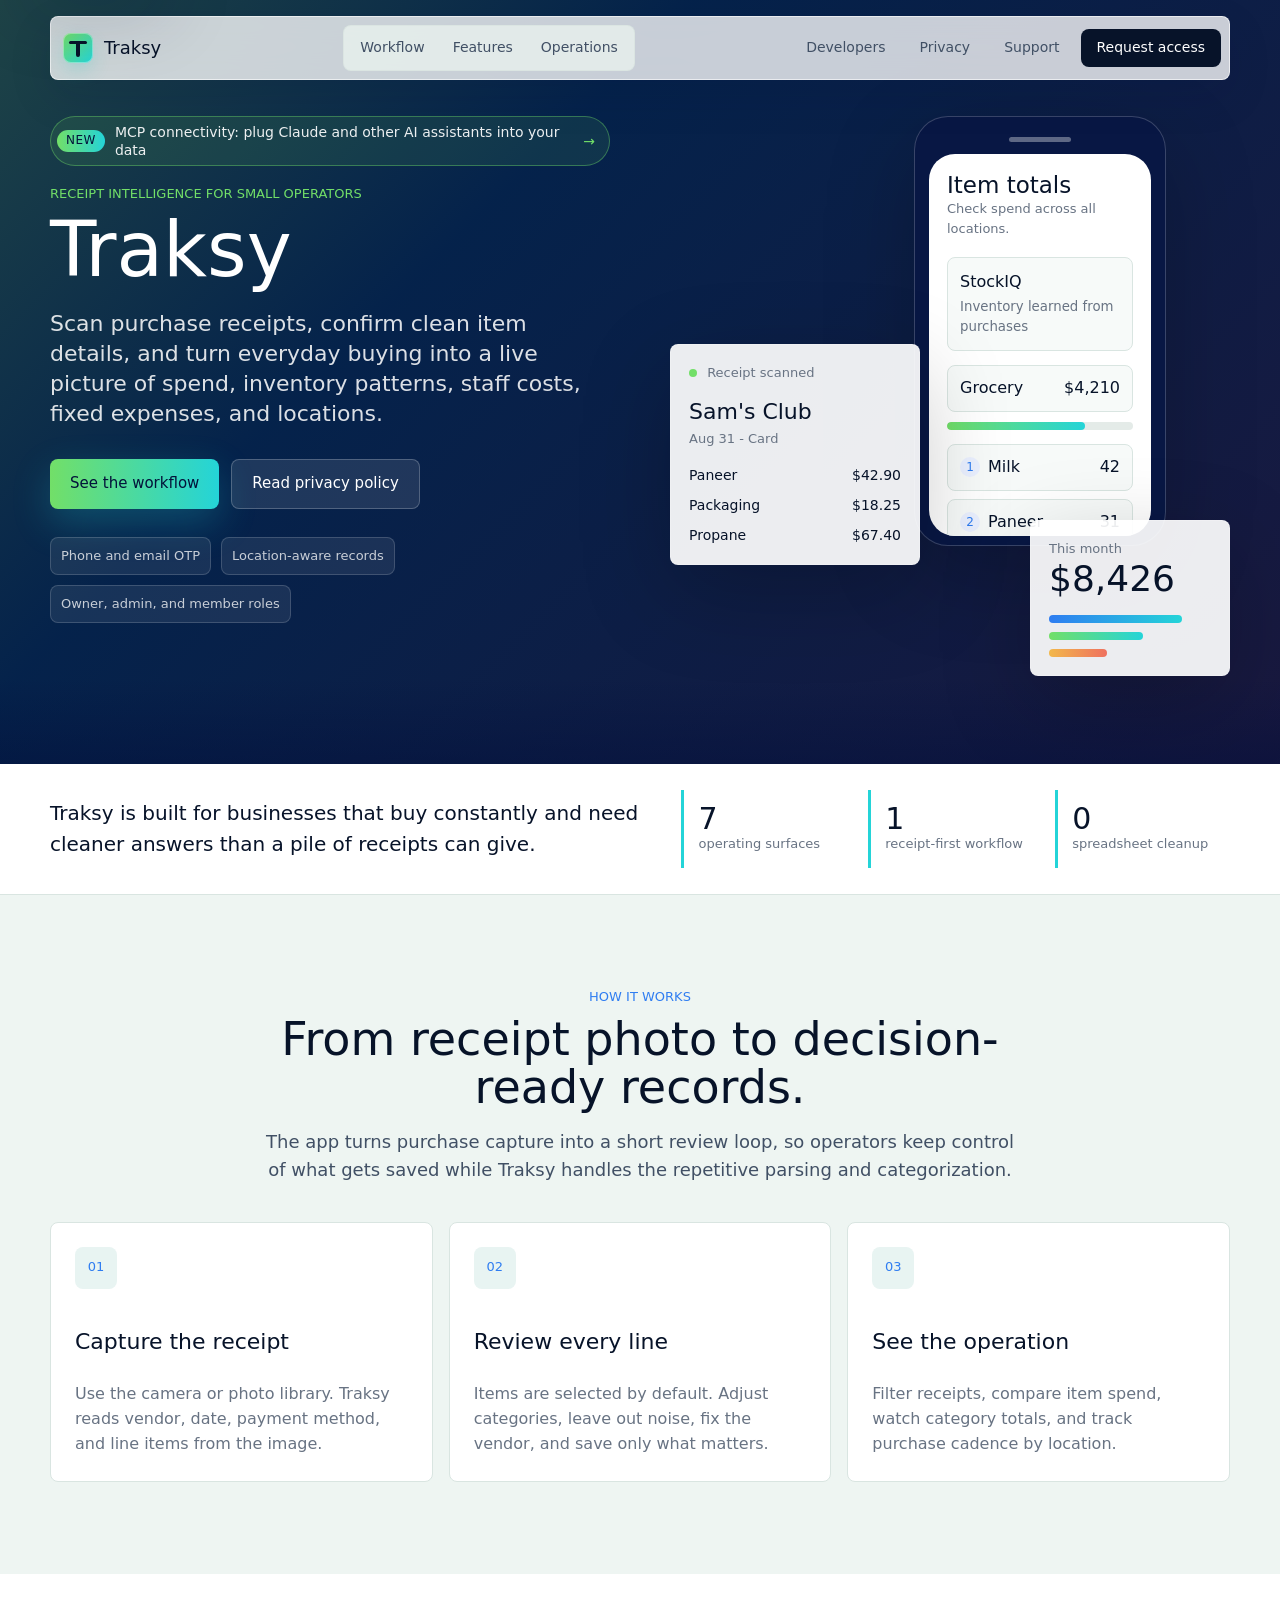
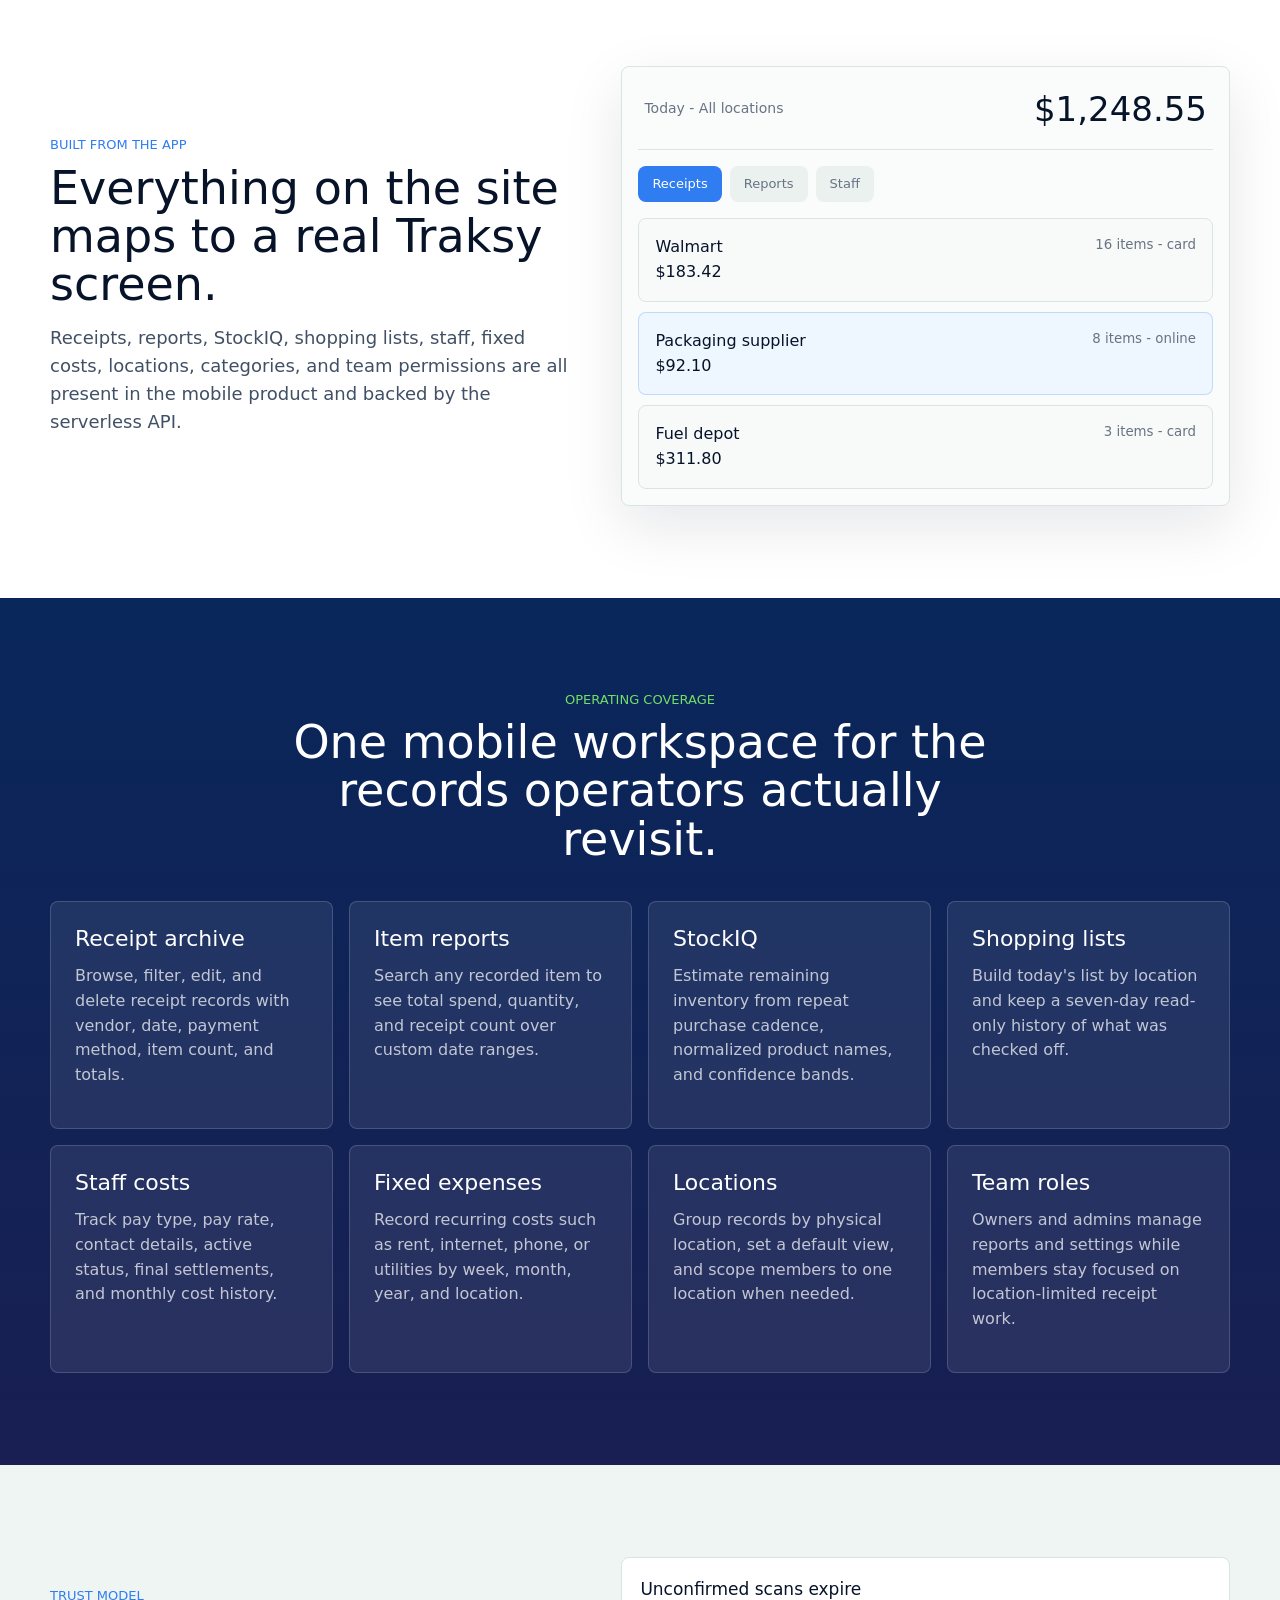
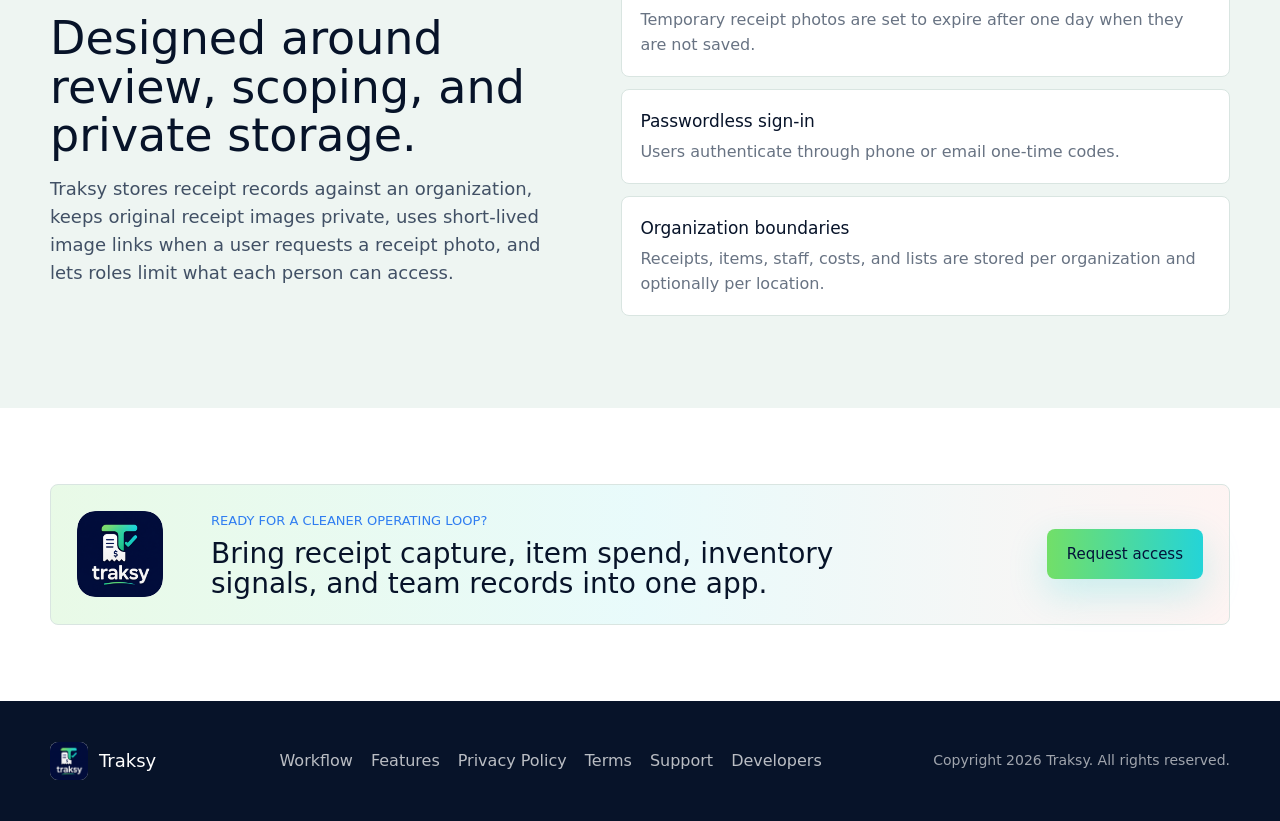
==== commit 922823e0: "Link the developer docs from every page; announce MCP connectivity in the hero" ====
--- a/index.html
+++ b/index.html
@@ -43,6 +43,7 @@
             <a href="#operations">Operations</a>
           </div>
           <div class="nav-actions">
+            <a class="nav-plain" href="https://docs.traksy.app/">Developers</a>
             <a class="nav-plain" href="privacy/">Privacy</a>
             <a class="nav-plain" href="support/">Support</a>
             <a class="nav-cta" href="#access">Request access</a>
@@ -54,6 +55,11 @@
     <main id="main">
       <section class="hero" aria-labelledby="hero-title">
         <div class="container hero-content">
+          <a class="hero-announce" href="https://docs.traksy.app/#mcp">
+            <span class="hero-announce-tag">New</span>
+            <span class="hero-announce-text">MCP connectivity: plug Claude and other AI assistants into your data</span>
+            <span class="hero-announce-arrow" aria-hidden="true">&rarr;</span>
+          </a>
           <p class="eyebrow">Receipt intelligence for small operators</p>
           <h1 id="hero-title">Traksy</h1>
           <p class="hero-copy">
@@ -294,6 +300,7 @@
           <a href="privacy/">Privacy Policy</a>
           <a href="terms/">Terms</a>
           <a href="support/">Support</a>
+          <a href="https://docs.traksy.app/">Developers</a>
         </div>
         <p>Copyright <span data-year>2026</span> Traksy. All rights reserved.</p>
       </div>
--- a/styles.css
+++ b/styles.css
@@ -269,9 +269,8 @@
 
 .hero {
   position: relative;
-  min-height: calc(100svh - 72px);
   overflow: hidden;
-  padding: 116px 0 56px;
+  padding: 116px 0 88px;
   background:
     linear-gradient(135deg, rgba(114, 223, 104, 0.26), rgba(36, 212, 216, 0.1) 34%, rgba(239, 113, 95, 0.1) 100%),
     var(--midnight);
@@ -287,9 +286,16 @@
   pointer-events: none;
 }
 
+/* The phone and both cards are one fixed-size composition beside the
+   text, so they keep their arrangement at any window size - positioning
+   them against the whole (screen-tall) hero let them drift apart on big
+   monitors and collide on short ones. */
 .hero-stage {
   position: absolute;
-  inset: 0;
+  top: 116px;
+  right: max(20px, calc((100vw - var(--max)) / 2));
+  width: 560px;
+  height: 560px;
   z-index: 0;
   pointer-events: none;
 }
@@ -308,9 +314,10 @@
 }
 
 .scan-card {
-  right: max(260px, calc((100vw - var(--max)) / 2 + 260px));
-  bottom: 118px;
-  width: 266px;
+  left: 0;
+  top: 228px;
+  z-index: 1;
+  width: 250px;
   padding: 18px;
 }
 
@@ -351,9 +358,10 @@
 }
 
 .ops-card {
-  right: max(26px, calc((100vw - var(--max)) / 2));
-  bottom: 74px;
-  width: 210px;
+  right: 0;
+  top: 404px;
+  z-index: 1;
+  width: 200px;
   padding: 18px;
 }
 
@@ -386,8 +394,8 @@
 }
 
 .phone-mockup {
-  right: max(112px, calc((100vw - var(--max)) / 2 + 96px));
-  top: 214px;
+  right: 64px;
+  top: 0;
   width: 252px;
   height: 430px;
   border-radius: 34px;
@@ -496,7 +504,8 @@
 .hero-content {
   position: relative;
   z-index: 1;
-  max-width: 760px;
+  max-width: 560px;
+  min-height: 560px;
   margin-left: max(20px, calc((100vw - var(--max)) / 2));
 }
 
@@ -877,24 +886,6 @@
 
 .access-panel .button {
   white-space: nowrap;
-}
-
-.app-store-badge {
-  display: inline-flex;
-  align-items: center;
-  border-radius: 8px;
-}
-
-.app-store-badge img,
-.access-panel .app-store-badge img {
-  width: auto;
-  height: 50px;
-  border-radius: 0;
-}
-
-.app-store-badge:focus-visible {
-  outline: 2px solid var(--cyan);
-  outline-offset: 3px;
 }
 
 .site-footer {
@@ -1071,19 +1062,24 @@
   margin-top: 10px;
 }
 
+/* Too narrow for text and the full composition side by side: keep just
+   the phone. */
+@media (max-width: 1180px) {
+  .hero-stage {
+    width: 320px;
+  }
+
+  .hero-content {
+    max-width: calc(100% - 400px);
+  }
+
+  .scan-card,
+  .ops-card {
+    display: none;
+  }
+}
+
 @media (max-width: 1080px) {
-  .phone-mockup {
-    right: 40px;
-    top: 246px;
-  }
-
-  .scan-card {
-    right: 274px;
-  }
-
-  .ops-card {
-    right: 22px;
-  }
 
   .capability-grid {
     grid-template-columns: repeat(2, 1fr);
@@ -1172,16 +1168,13 @@
     gap: 10px;
   }
 
-  .phone-mockup {
+  .hero-stage {
     display: none;
   }
 
-  .scan-card {
-    display: none;
-  }
-
-  .ops-card {
-    display: none;
+  .hero-content {
+    max-width: none;
+    min-height: 0;
   }
 
   .intro-grid,
@@ -1327,3 +1320,70 @@
     transition: none !important;
   }
 }
+
+/* SMS opt-in page - app screenshots */
+.consent-shot {
+  margin: 16px 0 28px;
+}
+.consent-shot img {
+  display: block;
+  width: 100%;
+  max-width: 300px;
+  border-radius: 24px;
+  border: 1px solid rgba(128, 128, 128, 0.25);
+}
+.consent-shot figcaption {
+  margin-top: 8px;
+  font-size: 0.9rem;
+  opacity: 0.7;
+}
+.consent-quote {
+  margin: 12px 0;
+  padding: 14px 18px;
+  border-left: 3px solid currentColor;
+  opacity: 0.9;
+}
+
+/* "New: MCP connectivity" announcement above the hero heading. */
+.hero-announce {
+  display: inline-flex;
+  align-items: center;
+  gap: 10px;
+  max-width: 100%;
+  margin-bottom: 18px;
+  padding: 6px 14px 6px 6px;
+  border: 1px solid rgba(114, 223, 104, 0.4);
+  border-radius: 999px;
+  background: rgba(114, 223, 104, 0.1);
+  color: rgba(255, 255, 255, 0.92);
+  font-size: 14px;
+  line-height: 1.3;
+  transition: background 0.15s ease, border-color 0.15s ease, transform 0.15s ease;
+}
+
+.hero-announce:hover,
+.hero-announce:focus-visible {
+  background: rgba(114, 223, 104, 0.18);
+  border-color: rgba(114, 223, 104, 0.7);
+  transform: translateY(-1px);
+}
+
+.hero-announce-tag {
+  flex: none;
+  padding: 3px 9px;
+  border-radius: 999px;
+  background: linear-gradient(90deg, var(--mint), var(--cyan));
+  color: #03133a;
+  font-size: 12px;
+  text-transform: uppercase;
+  letter-spacing: 0.04em;
+}
+
+.hero-announce-text {
+  min-width: 0;
+}
+
+.hero-announce-arrow {
+  flex: none;
+  color: var(--mint);
+}
